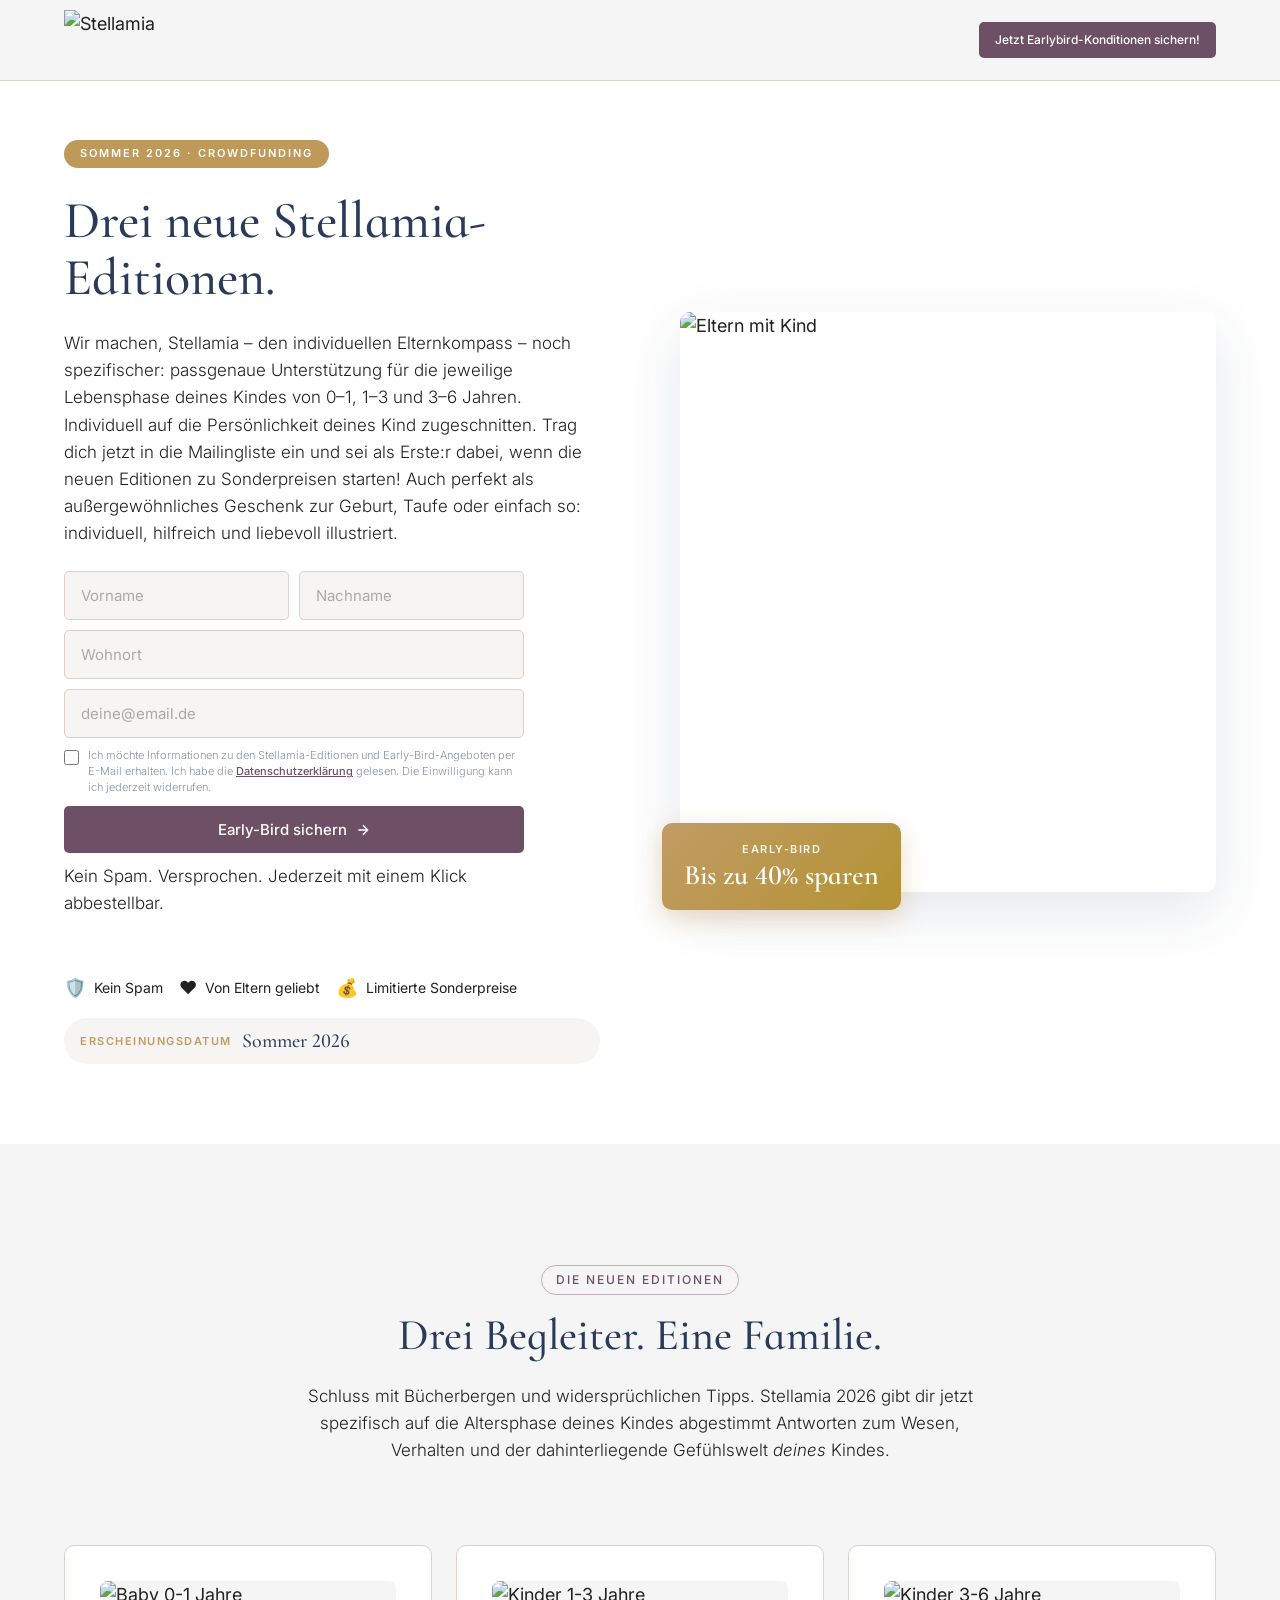
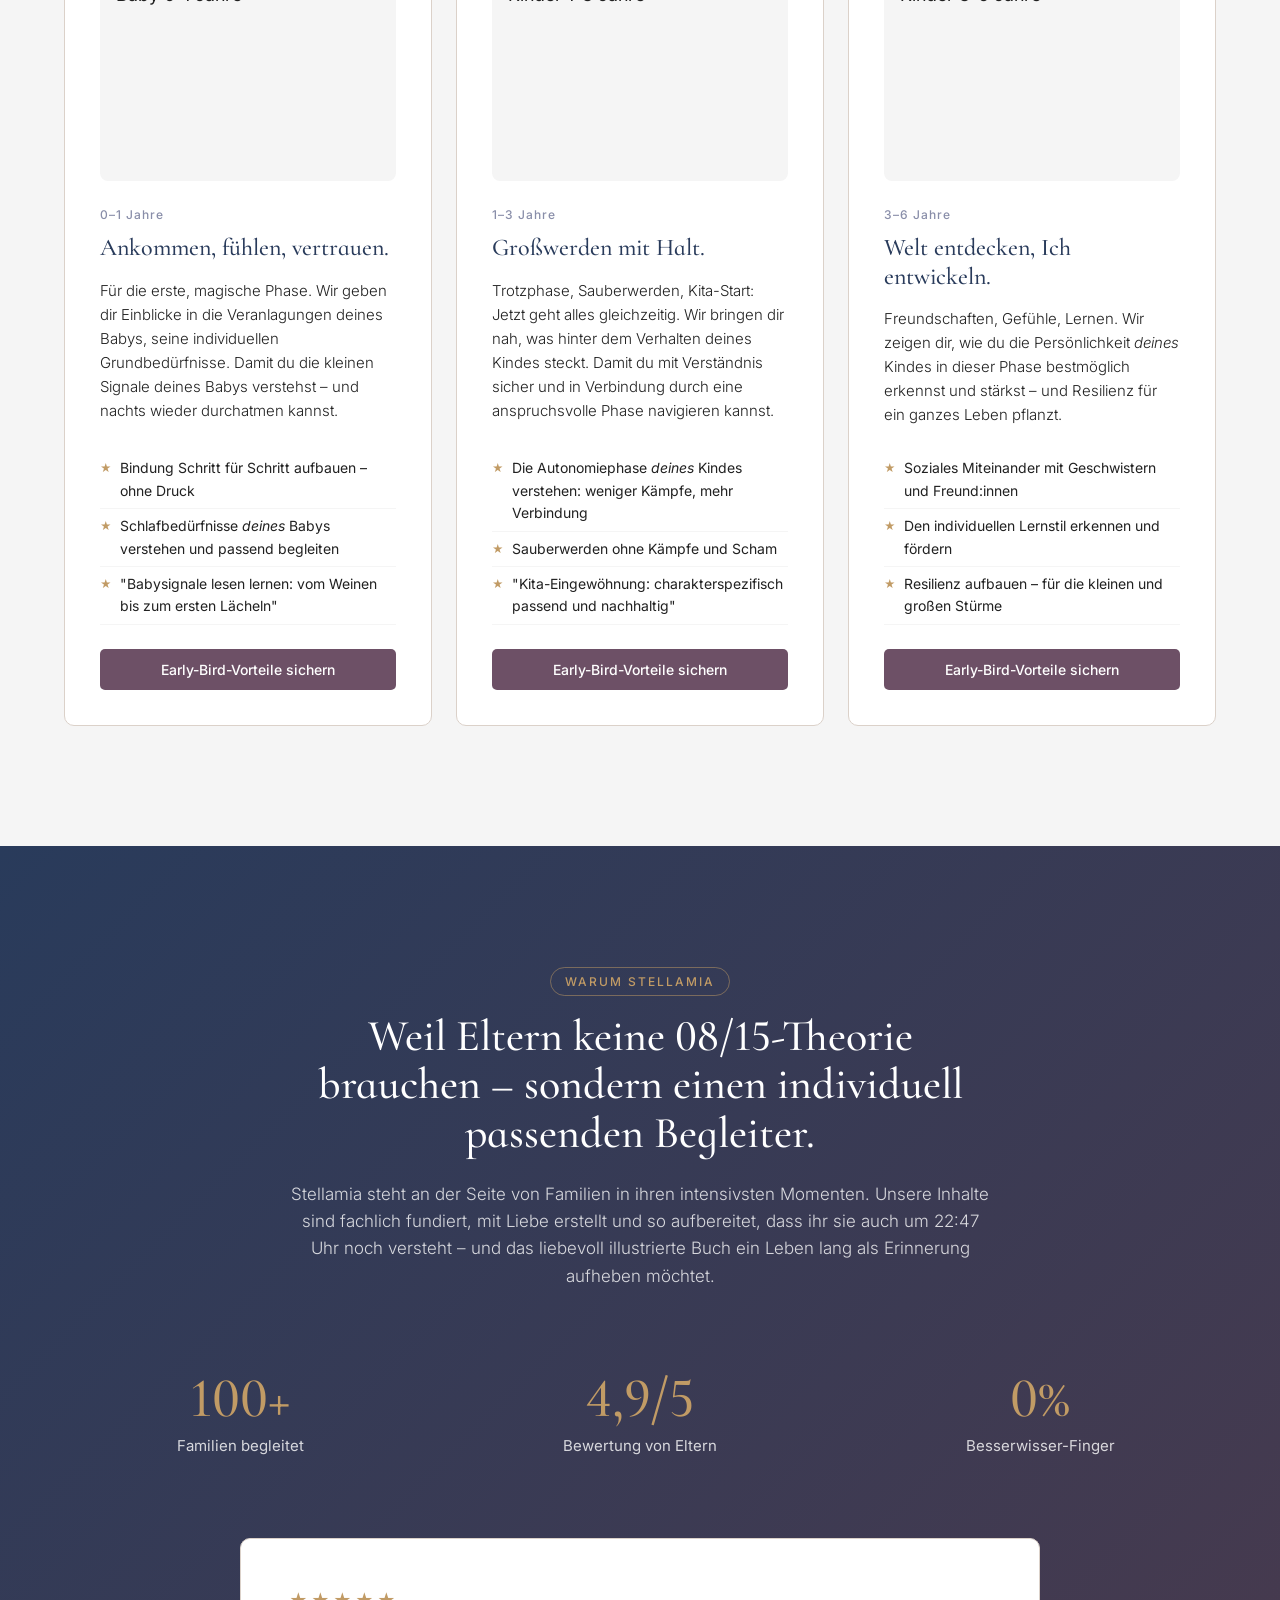
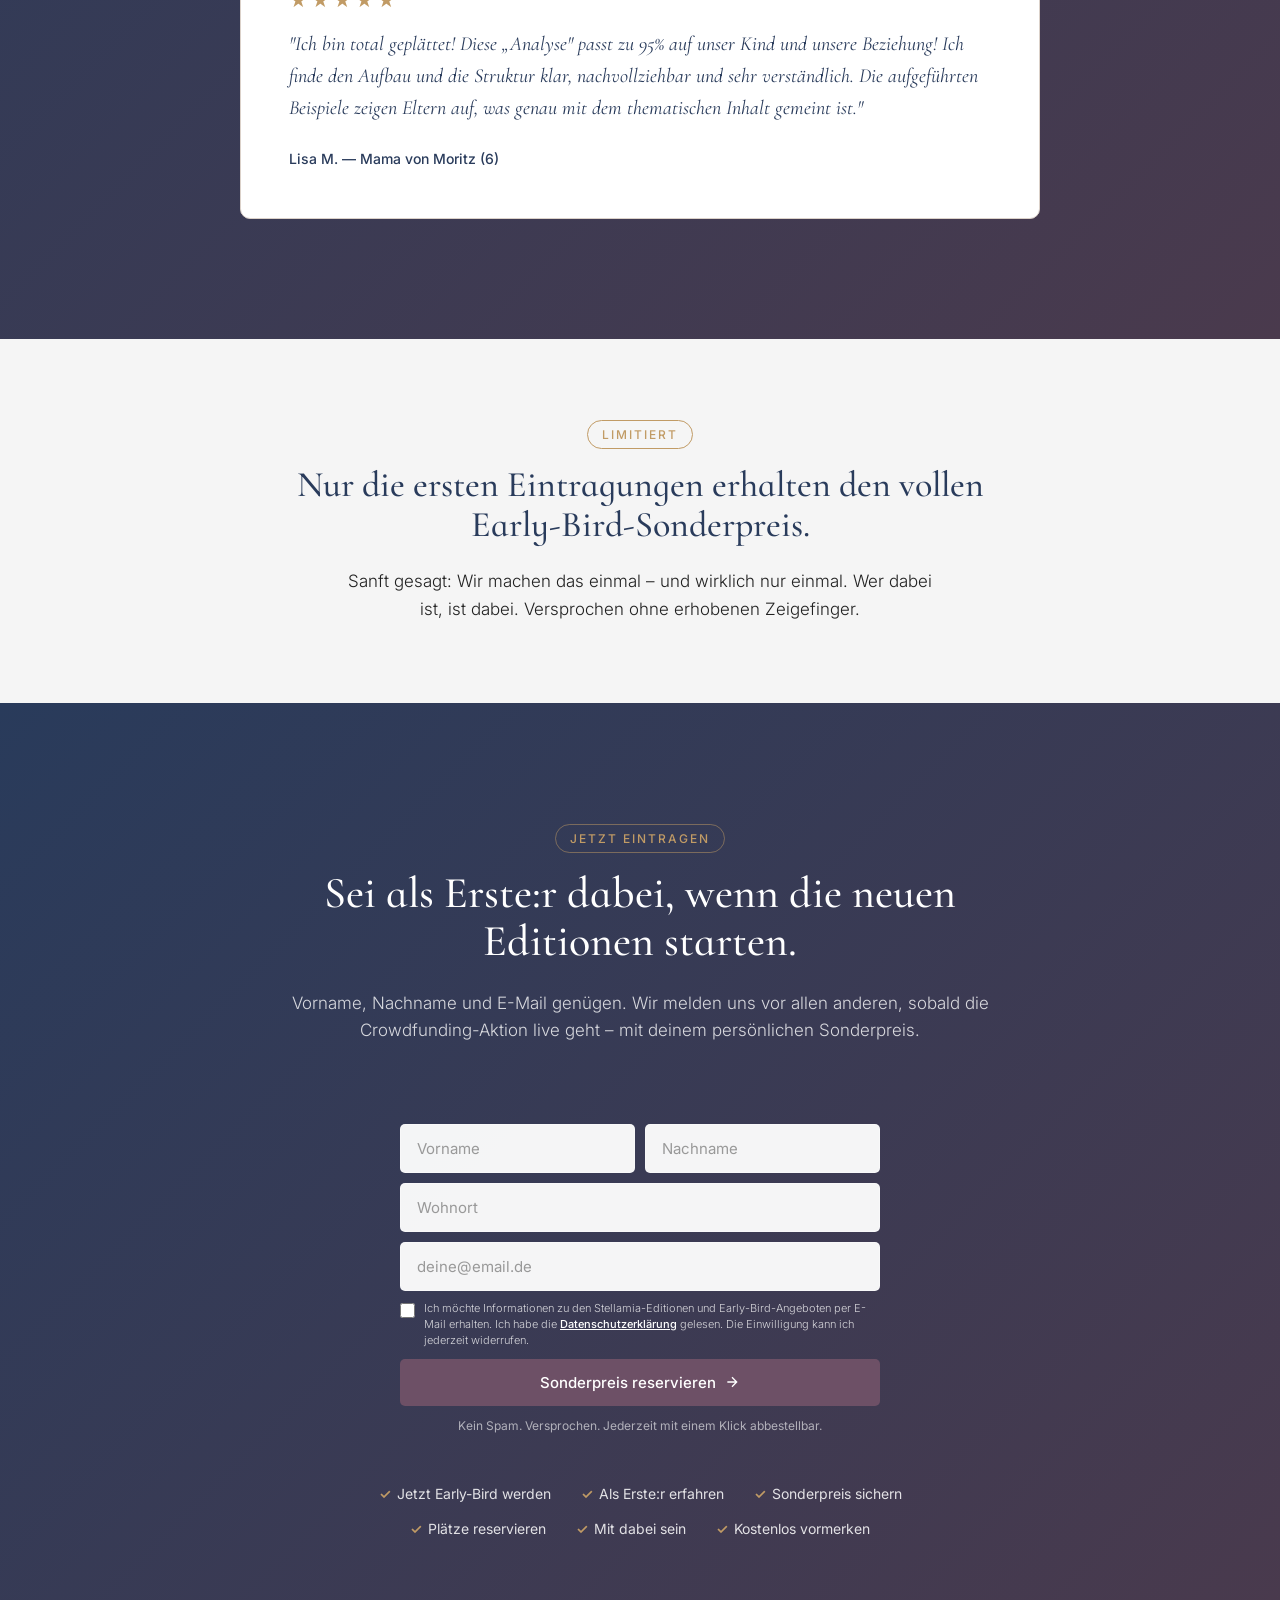
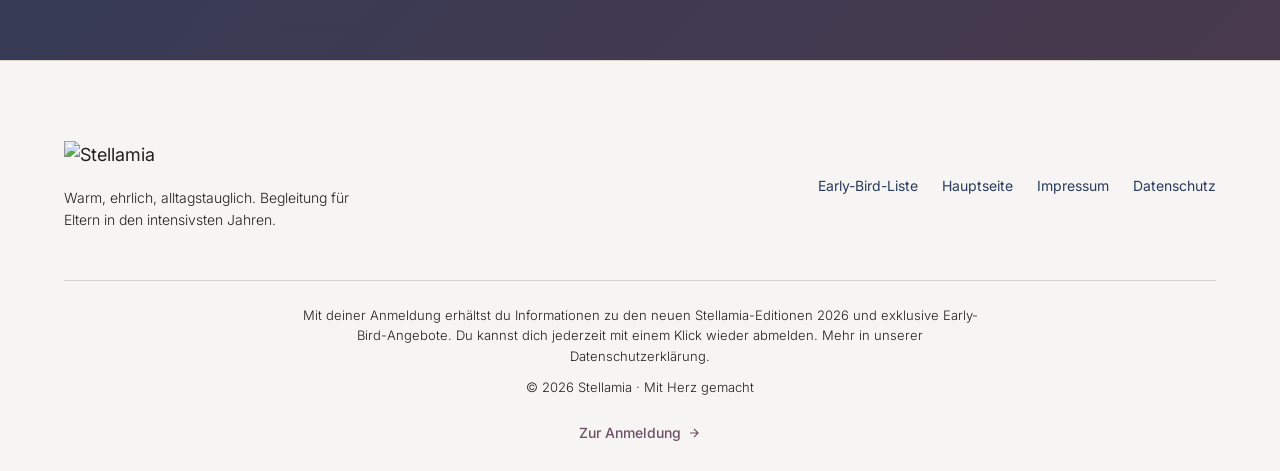
==== index.html @ 8aedc23c "Add Google Analytics 4 tracking to landing and confirmation pages" ====
<!DOCTYPE html>
<html lang="de">
<head>
    <meta charset="UTF-8">
    <meta name="viewport" content="width=device-width, initial-scale=1.0">
    <title>Stellamia 2026: Neue Editionen für Eltern | Early-Bird sichern</title>
    <meta name="description" content="Entdecke drei neue Stellamia-Editionen für Eltern von Kindern von 0 bis 6 Jahren. Jetzt Early-Bird-Vorteile für den Crowdfunding-Start im Sommer 2026 sichern.">
    <meta name="robots" content="index, follow, max-image-preview:large">
    <link rel="canonical" href="https://crowdfunding.stellamia.eu/">

    <!-- Google Analytics 4 -->
    <script async src="https://www.googletagmanager.com/gtag/js?id=G-LRTH1PY8NP"></script>
    <script>
        window.dataLayer = window.dataLayer || [];
        function gtag(){dataLayer.push(arguments);}
        gtag('js', new Date());
        gtag('config', 'G-LRTH1PY8NP');
    </script>

    <meta property="og:type" content="website">
    <meta property="og:locale" content="de_DE">
    <meta property="og:site_name" content="Stellamia">
    <meta property="og:url" content="https://crowdfunding.stellamia.eu/">
    <meta property="og:title" content="Stellamia 2026: Drei neue Editionen für Eltern">
    <meta property="og:description" content="Begleitung für Eltern von Kindern von 0 bis 6 Jahren. Sichere dir jetzt deinen Early-Bird-Vorteil für den Crowdfunding-Start im Sommer 2026.">
    <meta property="og:image" content="https://stellamia-crowdfunding.lovable.app/assets/hero-parent-child-CL2Kz7-X.jpg">
    <meta property="og:image:secure_url" content="https://stellamia-crowdfunding.lovable.app/assets/hero-parent-child-CL2Kz7-X.jpg">
    <meta property="og:image:type" content="image/jpeg">
    <meta property="og:image:alt" content="Eltern mit Kind - Stellamia Editionen 2026">

    <meta name="twitter:card" content="summary_large_image">
    <meta name="twitter:title" content="Stellamia 2026: Drei neue Editionen für Eltern">
    <meta name="twitter:description" content="Jetzt Early-Bird-Vorteile für die neuen Stellamia-Editionen und den Crowdfunding-Start im Sommer 2026 sichern.">
    <meta name="twitter:image" content="https://stellamia-crowdfunding.lovable.app/assets/hero-parent-child-CL2Kz7-X.jpg">
    <meta name="twitter:image:alt" content="Eltern mit Kind - Stellamia Editionen 2026">
    
    <!-- Google Fonts - Stellamia.eu Design System -->
    <link rel="preconnect" href="https://fonts.googleapis.com">
    <link rel="preconnect" href="https://fonts.gstatic.com" crossorigin>
    <link href="https://fonts.googleapis.com/css2?family=Cormorant+Garamond:wght@300;400;500;600;700&family=Cormorant+Infant:wght@400;500;600;700&family=Inter:wght@200;300;400;500;600&display=swap" rel="stylesheet">
    
    <link rel="stylesheet" href="css/styles.css">
</head>
<body>

    <!-- ============================================
         NAVIGATION
         ============================================ -->
    <nav class="navbar">
        <div class="container">
            <a href="/" class="navbar-logo">
                <img src="https://stellamia.eu/wp-content/uploads/2025/03/Lunea-1.png" alt="Stellamia">
            </a>
            <a href="#signup-form" class="navbar-cta">Jetzt Earlybird-Konditionen sichern!</a>
        </div>
    </nav>

    <!-- ============================================
         HERO SECTION
         ============================================ -->
    <section class="hero" id="hero">
        <div class="container">
            <div class="hero-content">
                <span class="hero-tag">Sommer 2026 · Crowdfunding</span>
                <h1>Drei neue Stellamia-Editionen.</h1>
                <p>Wir machen, Stellamia – den individuellen Elternkompass – noch spezifischer: passgenaue Unterstützung für die jeweilige Lebensphase deines Kindes von 0–1, 1–3 und 3–6 Jahren. Individuell auf die Persönlichkeit deines Kind zugeschnitten. Trag dich jetzt in die Mailingliste ein und sei als Erste:r dabei, wenn die neuen Editionen zu Sonderpreisen starten! Auch perfekt als außergewöhnliches Geschenk zur Geburt, Taufe oder einfach so: individuell, hilfreich und liebevoll illustriert.</p>

                <div class="hero-form" id="signup">
                    <form id="webform986923000000751004" name="WebToContacts986923000000751004" class="earlybird-form zoho-webform" action="https://crm.zoho.eu/crm/WebToContactForm" method="POST" accept-charset="UTF-8">
                        <!-- Do not remove this code. Required by the Zoho WebToContact form. -->
                        <input type="text" name="xnQsjsdp" value="d2e1859436fb97773b3cb1538917ca1015ea426772bedc48f4e26165e496cf52" hidden>
                        <input type="hidden" name="zc_gad" value="">
                        <input type="text" name="xmIwtLD" value="3f9238eeed3187b366c78ef9c4fe64369f20a3dbb2c1de55f357d7fd3ff7a31dedbdeb57553ba5fd975293e2606ba5b9" hidden>
                        <input type="text" name="actionType" value="Q29udGFjdHM=" hidden>
                        <input type="text" name="returnURL" value="https://crowdfunding.stellamia.eu/danke.html" hidden>
                        <input type="text" name="aG9uZXlwb3Q" value="" hidden tabindex="-1" autocomplete="off">
                        <div class="earlybird-fields">
                            <input class="earlybird-field" type="text" name="Account Name" placeholder="Vorname" maxlength="100" aria-label="Vorname" required>
                            <input class="earlybird-field" type="text" name="Last Name" placeholder="Nachname" maxlength="80" aria-label="Nachname" required>
                            <input class="earlybird-field earlybird-field--wide" type="text" name="CONTACTCF1" placeholder="Wohnort" maxlength="255" aria-label="Wohnort">
                            <input class="earlybird-field earlybird-field--wide" type="email" name="Email" ftype="email" placeholder="deine@email.de" maxlength="100" aria-label="E-Mail" required>
                        </div>
                        <div class="earlybird-consent-group">
                            <label class="earlybird-consent">
                                <input autocomplete="off" id="privacyTool986923000000751004" type="checkbox" class="privacy-consent" name="" aria-checked="false" aria-errormessage="privacyErr986923000000751004" aria-label="privacyTool">
                                <span>Ich möchte Informationen zu den Stellamia-Editionen und Early-Bird-Angeboten per E-Mail erhalten. Ich habe die <a href="https://stellamia.eu/datenschutzerklaerung-eu/" target="_blank" rel="noopener">Datenschutzerklärung</a> gelesen. Die Einwilligung kann ich jederzeit widerrufen.</span>
                            </label>
                            <div id="privacyErr986923000000751004" class="earlybird-consent-error" aria-live="polite">Bitte akzeptieren Sie diese Einwilligung.</div>
                        </div>
                        <button type="submit" class="hero-form-btn formsubmit">
                            Early-Bird sichern
                            <svg width="16" height="16" viewBox="0 0 24 24" fill="none" stroke="currentColor" stroke-width="2"><path d="M5 12h14M12 5l7 7-7 7"/></svg>
                        </button>
                    </form>
                    <p class="hero-form-note">Kein Spam. Versprochen. Jederzeit mit einem Klick abbestellbar.</p>
                </div>

                <div class="hero-badges">
                    <div class="hero-badge">
                        <span class="hero-badge-icon">🛡️</span>
                        Kein Spam
                    </div>
                    <div class="hero-badge">
                        <span class="hero-badge-icon">❤️</span>
                        Von Eltern geliebt
                    </div>
                    <div class="hero-badge">
                        <span class="hero-badge-icon">💰</span>
                        Limitierte Sonderpreise
                    </div>
                </div>

                <div class="hero-date">
                    <span class="hero-date-label">Erscheinungsdatum</span>
                    <span class="hero-date-value">Sommer 2026</span>
                </div>
            </div>

            <div class="hero-image">
                <img src="https://stellamia-crowdfunding.lovable.app/assets/hero-parent-child-CL2Kz7-X.jpg" alt="Eltern mit Kind">
                <div class="hero-side-badge">
                    <div class="badge-tag">Early-Bird</div>
                    <div class="badge-value">Bis zu 40% sparen</div>
                </div>
            </div>
        </div>
    </section>

    <!-- ============================================
         TRES EDICIONES
         ============================================ -->
    <section class="ediciones-section" id="ediciones">
        <div class="container">
            <div class="section-header">
                <span class="section-tag">Die neuen Editionen</span>
                <h2>Drei Begleiter. Eine Familie.</h2>
                <p>Schluss mit Bücherbergen und widersprüchlichen Tipps. Stellamia 2026 gibt dir jetzt spezifisch auf die Altersphase deines Kindes abgestimmt Antworten zum Wesen, Verhalten und der dahinterliegende Gefühlswelt <em>deines</em> Kindes.</p>
            </div>

            <div class="ediciones-grid">
                <!-- Card 1: 0-1 Jahre -->
                <div class="edition-card">
                    <img class="edition-card-image" src="https://stellamia.eu/wp-content/uploads/2025/09/peuqno.webp" alt="Baby 0-1 Jahre">
                    <span class="edition-card-tag">0–1 Jahre</span>
                    <h3>Ankommen, fühlen, vertrauen.</h3>
                    <p class="edition-desc">Für die erste, magische Phase. Wir geben dir Einblicke in die Veranlagungen deines Babys, seine individuellen Grundbedürfnisse. Damit du die kleinen Signale deines Babys verstehst – und nachts wieder durchatmen kannst.</p>
                    <ul class="edition-benefits">
                        <li>Bindung Schritt für Schritt aufbauen – ohne Druck</li>
                        <li>Schlafbedürfnisse <em>deines</em> Babys verstehen und passend begleiten</li>
                        <li>"Babysignale lesen lernen: vom Weinen bis zum ersten Lächeln"</li>
                    </ul>
                    <button class="edition-card-cta">Early-Bird-Vorteile sichern</button>
                </div>

                <!-- Card 2: 1-3 Jahre -->
                <div class="edition-card">
                    <img class="edition-card-image" src="https://stellamia.eu/wp-content/uploads/2025/09/Diseno-sin-titulo-13-1-min-1.webp" alt="Kinder 1-3 Jahre">
                    <span class="edition-card-tag">1–3 Jahre</span>
                    <h3>Großwerden mit Halt.</h3>
                    <p class="edition-desc">Trotzphase, Sauberwerden, Kita-Start: Jetzt geht alles gleichzeitig. Wir bringen dir nah, was hinter dem Verhalten deines Kindes steckt. Damit du mit Verständnis sicher und in Verbindung durch eine anspruchsvolle Phase navigieren kannst.</p>
                    <ul class="edition-benefits">
                        <li>Die Autonomiephase <em>deines</em> Kindes verstehen: weniger Kämpfe, mehr Verbindung</li>
                        <li>Sauberwerden ohne Kämpfe und Scham</li>
                        <li>"Kita-Eingewöhnung: charakterspezifisch passend und nachhaltig"</li>
                    </ul>
                    <button class="edition-card-cta">Early-Bird-Vorteile sichern</button>
                </div>

                <!-- Card 3: 3-6 Jahre -->
                <div class="edition-card">
                    <img class="edition-card-image" src="https://stellamia.eu/wp-content/uploads/2025/09/Diseno-sin-titulo-15-1-min_11zon.webp" alt="Kinder 3-6 Jahre">
                    <span class="edition-card-tag">3–6 Jahre</span>
                    <h3>Welt entdecken, Ich entwickeln.</h3>
                    <p class="edition-desc">Freundschaften, Gefühle, Lernen. Wir zeigen dir, wie du die Persönlichkeit <em>deines</em> Kindes in dieser Phase bestmöglich erkennst und stärkst – und Resilienz für ein ganzes Leben pflanzt.</p>
                    <ul class="edition-benefits">
                        <li>Soziales Miteinander mit Geschwistern und Freund:innen</li>
                        <li>Den individuellen Lernstil erkennen und fördern</li>
                        <li>Resilienz aufbauen – für die kleinen und großen Stürme</li>
                    </ul>
                    <button class="edition-card-cta">Early-Bird-Vorteile sichern</button>
                </div>
            </div>
        </div>
    </section>

    <!-- ============================================
         POR QUÉ STELLAMIA
         ============================================ -->
    <section class="why-section section-dark">
        <div class="container">
            <div class="section-header">
                <span class="section-tag">Warum Stellamia</span>
                <h2>Weil Eltern keine 08/15-Theorie brauchen – sondern einen individuell passenden Begleiter.</h2>
                <p>Stellamia steht an der Seite von Familien in ihren intensivsten Momenten. Unsere Inhalte sind fachlich fundiert, mit Liebe erstellt und so aufbereitet, dass ihr sie auch um 22:47 Uhr noch versteht – und das liebevoll illustrierte Buch ein Leben lang als Erinnerung aufheben möchtet.</p>
            </div>

            <div class="stats-grid">
                <div class="stat-item">
                    <div class="stat-value">100+</div>
                    <div class="stat-label">Familien begleitet</div>
                </div>
                <div class="stat-item">
                    <div class="stat-value">4,9/5</div>
                    <div class="stat-label">Bewertung von Eltern</div>
                </div>
                <div class="stat-item">
                    <div class="stat-value">0%</div>
                    <div class="stat-label">Besserwisser-Finger</div>
                </div>
            </div>

            <div class="testimonial">
                <div class="testimonial-stars">★★★★★</div>
                <blockquote class="testimonial-quote">
                    "Ich bin total geplättet! Diese „Analyse" passt zu 95% auf unser Kind und unsere Beziehung! Ich finde den Aufbau und die Struktur klar, nachvollziehbar und sehr verständlich. Die aufgeführten Beispiele zeigen Eltern auf, was genau mit dem thematischen Inhalt gemeint ist."
                </blockquote>
                <div class="testimonial-author">Lisa M. — Mama von Moritz (6)</div>
            </div>
        </div>
    </section>

    <!-- ============================================
         CTA LIMITADO
         ============================================ -->
    <section class="limitada-section">
        <div class="container">
            <div class="section-header">
                <span class="section-tag">Limitiert</span>
                <h2>Nur die ersten Eintragungen erhalten den vollen Early-Bird-Sonderpreis.</h2>
                <p>Sanft gesagt: Wir machen das einmal – und wirklich nur einmal. Wer dabei ist, ist dabei. Versprochen ohne erhobenen Zeigefinger.</p>
            </div>
        </div>
    </section>

    <!-- ============================================
         SIGNUP FINAL
         ============================================ -->
    <section class="signup-section section-dark" id="signup-form">
        <div class="container">
            <div class="section-header">
                <span class="section-tag">Jetzt eintragen</span>
                <h2>Sei als Erste:r dabei, wenn die neuen Editionen starten.</h2>
                <p>Vorname, Nachname und E-Mail genügen. Wir melden uns vor allen anderen, sobald die Crowdfunding-Aktion live geht – mit deinem persönlichen Sonderpreis.</p>
            </div>

            <div class="signup-form">
                <form id="webform986923000000751004-footer" name="WebToContacts986923000000751004Footer" class="earlybird-form zoho-webform" action="https://crm.zoho.eu/crm/WebToContactForm" method="POST" accept-charset="UTF-8">
                    <!-- Do not remove this code. Required by the Zoho WebToContact form. -->
                    <input type="text" name="xnQsjsdp" value="d2e1859436fb97773b3cb1538917ca1015ea426772bedc48f4e26165e496cf52" hidden>
                    <input type="hidden" name="zc_gad" value="">
                    <input type="text" name="xmIwtLD" value="3f9238eeed3187b366c78ef9c4fe64369f20a3dbb2c1de55f357d7fd3ff7a31dedbdeb57553ba5fd975293e2606ba5b9" hidden>
                    <input type="text" name="actionType" value="Q29udGFjdHM=" hidden>
                    <input type="text" name="returnURL" value="https://crowdfunding.stellamia.eu/danke.html" hidden>
                    <input type="text" name="aG9uZXlwb3Q" value="" hidden tabindex="-1" autocomplete="off">
                    <div class="earlybird-fields">
                        <input class="earlybird-field" type="text" name="Account Name" placeholder="Vorname" maxlength="100" aria-label="Vorname" required>
                        <input class="earlybird-field" type="text" name="Last Name" placeholder="Nachname" maxlength="80" aria-label="Nachname" required>
                        <input class="earlybird-field earlybird-field--wide" type="text" name="CONTACTCF1" placeholder="Wohnort" maxlength="255" aria-label="Wohnort">
                        <input class="earlybird-field earlybird-field--wide" type="email" name="Email" ftype="email" placeholder="deine@email.de" maxlength="100" aria-label="E-Mail" required>
                    </div>
                    <div class="earlybird-consent-group">
                        <label class="earlybird-consent">
                            <input autocomplete="off" id="privacyTool986923000000751004-footer" type="checkbox" class="privacy-consent" name="" aria-checked="false" aria-errormessage="privacyErr986923000000751004-footer" aria-label="privacyTool">
                            <span>Ich möchte Informationen zu den Stellamia-Editionen und Early-Bird-Angeboten per E-Mail erhalten. Ich habe die <a href="https://stellamia.eu/datenschutzerklaerung-eu/" target="_blank" rel="noopener">Datenschutzerklärung</a> gelesen. Die Einwilligung kann ich jederzeit widerrufen.</span>
                        </label>
                        <div id="privacyErr986923000000751004-footer" class="earlybird-consent-error" aria-live="polite">Bitte akzeptieren Sie diese Einwilligung.</div>
                    </div>
                    <button type="submit" class="signup-form-btn formsubmit">
                        Sonderpreis reservieren
                        <svg width="16" height="16" viewBox="0 0 24 24" fill="none" stroke="currentColor" stroke-width="2"><path d="M5 12h14M12 5l7 7-7 7"/></svg>
                    </button>
                </form>
                <p class="signup-form-note">Kein Spam. Versprochen. Jederzeit mit einem Klick abbestellbar.</p>
            </div>

            <ul class="signup-checklist">
                <li>Jetzt Early-Bird werden</li>
                <li>Als Erste:r erfahren</li>
                <li>Sonderpreis sichern</li>
                <li>Plätze reservieren</li>
                <li>Mit dabei sein</li>
                <li>Kostenlos vormerken</li>
            </ul>
        </div>
    </section>

    <!-- ============================================
         FOOTER
         ============================================ -->
    <footer class="footer">
        <div class="container">
            <div class="footer-main">
                <div>
                    <img src="https://stellamia.eu/wp-content/uploads/2025/03/Lunea-1.png" alt="Stellamia" style="height: 40px;">
                    <p class="footer-tagline">Warm, ehrlich, alltagstauglich. Begleitung für Eltern in den intensivsten Jahren.</p>
                </div>
                <nav class="footer-nav">
                    <a href="#signup-form">Early-Bird-Liste</a>
                    <a href="https://www.stellamia.eu">Hauptseite</a>
                    <a href="#">Impressum</a>
                    <a href="https://stellamia.eu/datenschutzerklaerung-eu/" target="_blank" rel="noopener">Datenschutz</a>
                </nav>
            </div>
            <div class="footer-bottom">
                <p class="footer-dsgvo">Mit deiner Anmeldung erhältst du Informationen zu den neuen Stellamia-Editionen 2026 und exklusive Early-Bird-Angebote. Du kannst dich jederzeit mit einem Klick wieder abmelden. Mehr in unserer <a href="https://stellamia.eu/datenschutzerklaerung-eu/" target="_blank" rel="noopener">Datenschutzerklärung</a>.</p>
                <p class="footer-copyright">© 2026 Stellamia · Mit Herz gemacht</p>
                <a href="#signup-form" class="footer-cta-link">
                    Zur Anmeldung
                    <svg width="14" height="14" viewBox="0 0 24 24" fill="none" stroke="currentColor" stroke-width="2"><path d="M5 12h14M12 5l7 7-7 7"/></svg>
                </a>
            </div>
        </div>
    </footer>

    <!-- ============================================
         JAVASCRIPT
         ============================================ -->
    <script src="scripts/main.js?v=20260527-2"></script>
    <!-- Do not remove this: Zoho WebForm analytics tracking code starts. -->
    <script id="wf_anal" src="https://crm.zohopublic.eu/crm/WebFormAnalyticsServeServlet?rid=[base64]&amp;tw=1f2101b970250f9a9eab0fc91105c11ab7eff08c37829e54cf6aa21ee1d9596f"></script>
    <!-- Do not remove this: Zoho WebForm analytics tracking code ends. -->
</body>
</html>
---- css/styles.css ----
/* ============================================
   STELLAMIA CROWDFUNDING LANDING
   Design System: stellamia.eu
   ============================================ */

:root {
    /* Color Palette - stellamia.eu */
    --color-navy: #293b5b;
    --color-navy-deep: #0f2756;
    --color-purple: #6d5066;
    --color-purple-light: #563e50;
    --color-blue-gray: #898ea9;
    --color-beige: #dbd1c9;
    --color-cream: #f5f5f5;
    --color-offwhite: #f7f5f3;
    --color-text: #212121;
    --color-text-light: #ffffff;
    --color-gold: #c19b65;
    --color-white: #ffffff;
    --color-footer-text: #071630;

    /* Typography */
    --font-serif-display: 'Cormorant Infant', Georgia, serif;
    --font-serif: 'Cormorant Garamond', Georgia, serif;
    --font-sans: 'Inter', -apple-system, sans-serif;

    /* Spacing */
    --space-xs: 8px;
    --space-sm: 16px;
    --space-md: 24px;
    --space-lg: 48px;
    --space-xl: 80px;
    --space-2xl: 120px;

    /* Components */
    --border-radius: 10px;
    --border-radius-sm: 5px;
    --shadow-card: 0 4px 24px rgba(41,59,91,0.08);
}

*, *::before, *::after {
    box-sizing: border-box;
    margin: 0;
    padding: 0;
}

html {
    scroll-behavior: smooth;
}

body {
    font-family: var(--font-sans);
    font-size: 18px;
    line-height: 1.6;
    color: var(--color-text);
    background-color: var(--color-cream);
    -webkit-font-smoothing: antialiased;
}

img {
    max-width: 100%;
    height: auto;
    display: block;
}

a {
    color: inherit;
    text-decoration: none;
}

/* Container */
.container {
    max-width: 1200px;
    margin: 0 auto;
    padding: 0 var(--space-md);
}

/* ============================================
   NAVIGATION
   ============================================ */
.navbar {
    position: fixed;
    top: 0;
    left: 0;
    right: 0;
    z-index: 1000;
    background: var(--color-cream);
    border-bottom: 1px solid var(--color-beige);
    padding: 10px 0;
}

.navbar .container {
    display: flex;
    align-items: center;
    justify-content: space-between;
}

.navbar-logo img {
    height: 60px;
    width: auto;
}

.navbar-cta {
    font-family: var(--font-sans);
    font-size: 12px;
    font-weight: 500;
    background: var(--color-purple);
    color: var(--color-white);
    padding: 8px 16px;
    border-radius: var(--border-radius-sm);
    transition: background 0.3s;
}

.navbar-cta:hover {
    background: var(--color-navy);
}

/* ============================================
   HERO SECTION
   ============================================ */
.hero {
    position: relative;
    padding: 140px 0 80px;
    background: var(--color-white);
    min-height: 90vh;
    display: flex;
    align-items: center;
}

.hero .container {
    display: grid;
    grid-template-columns: 1fr 1fr;
    gap: var(--space-xl);
    align-items: center;
    width: 100%;
}

.hero-content {
    display: flex;
    flex-direction: column;
    justify-content: center;
}

.hero-image {
    position: relative;
}

.hero-image img {
    width: 100%;
    height: 580px;
    object-fit: cover;
    border-radius: var(--border-radius);
    box-shadow: 0 20px 60px rgba(41,59,91,0.12);
}

.hero-tag {
    display: inline-block;
    font-family: var(--font-sans);
    font-size: 11px;
    font-weight: 600;
    letter-spacing: 2px;
    text-transform: uppercase;
    color: var(--color-white);
    background: #be9959;
    margin-bottom: var(--space-md);
    padding: 5px 12px;
    border-radius: 23px;
    max-width: 265px;
    text-align: center;
}

.hero h1 {
    font-family: var(--font-serif-display);
    font-size: 52px;
    font-weight: 500;
    line-height: 1.1;
    color: var(--color-navy);
    margin-bottom: var(--space-md);
}

.hero p {
    font-family: var(--font-sans);
    font-size: 17px;
    font-weight: 300;
    color: var(--color-text);
    margin-bottom: var(--space-md);
    max-width: 560px;
}

/* Hero Form */
.hero-form {
    max-width: 460px;
    margin-bottom: var(--space-sm);
    scroll-margin-top: 96px;
}

.earlybird-form {
    display: grid;
    gap: 10px;
    margin-bottom: 10px;
}

.earlybird-fields {
    display: grid;
    grid-template-columns: repeat(2, minmax(0, 1fr));
    gap: 10px;
}

.earlybird-field--wide {
    grid-column: 1 / -1;
}

.earlybird-field {
    flex: 1;
    min-width: 0;
    font-family: var(--font-sans);
    font-size: 15px;
    padding: 14px 16px;
    border: 1.5px solid var(--color-beige);
    border-radius: var(--border-radius-sm);
    background: var(--color-offwhite);
    color: var(--color-text);
    outline: none;
    transition: border-color 0.2s, background 0.2s;
}

.earlybird-field:focus {
    border-color: var(--color-purple);
    background: var(--color-white);
}

.earlybird-field::placeholder {
    color: #aaa;
}

.earlybird-form .hero-form-btn,
.earlybird-form .signup-form-btn {
    width: 100%;
    justify-content: center;
}

.hero-form-btn {
    font-family: var(--font-sans);
    font-size: 15px;
    font-weight: 500;
    background: var(--color-purple);
    color: var(--color-white);
    border: none;
    border-radius: var(--border-radius-sm);
    padding: 14px 24px;
    cursor: pointer;
    white-space: nowrap;
    display: flex;
    align-items: center;
    gap: 8px;
    transition: background 0.3s;
}

.hero-form-btn:hover {
    background: var(--color-purple-light);
}

.hero-form-note {
    font-family: var(--font-sans);
    font-size: 10px;
    color: var(--color-blue-gray);
}

.earlybird-consent {
    display: flex;
    gap: 9px;
    align-items: flex-start;
    color: var(--color-blue-gray);
    font-family: var(--font-sans);
    font-size: 11px;
    font-weight: 300;
    line-height: 1.45;
    text-align: left;
}

.earlybird-consent input {
    flex: none;
    width: 15px;
    height: 15px;
    margin-top: 2px;
    accent-color: var(--color-purple);
}

.earlybird-consent a {
    color: var(--color-purple);
    font-weight: 500;
    text-decoration: underline;
}

.earlybird-consent-error {
    display: none;
    color: #b23a3a;
    font-family: var(--font-sans);
    font-size: 11px;
    text-align: left;
}

.earlybird-consent-error.is-visible {
    display: block;
}

/* Hero trust badges */
.hero-badges {
    display: flex;
    gap: var(--space-sm);
    margin-top: var(--space-sm);
    flex-wrap: wrap;
}

.hero-badge {
    display: flex;
    align-items: center;
    gap: 8px;
    font-family: var(--font-sans);
    font-size: 14px;
    color: var(--color-text);
}

.hero-badge-icon {
    font-size: 18px;
}

/* Side badge — overlay on hero image */
.hero-side-badge {
    position: absolute;
    bottom: -18px;
    left: -18px;
    background: linear-gradient(135deg, var(--color-gold), #b39332);
    color: var(--color-white);
    padding: 18px 22px;
    border-radius: var(--border-radius);
    text-align: center;
    box-shadow: 0 8px 24px rgba(193,155,101,0.35);
}

.hero-side-badge .badge-tag {
    font-size: 11px;
    font-weight: 600;
    letter-spacing: 1.5px;
    text-transform: uppercase;
    opacity: 0.9;
}

.hero-side-badge .badge-value {
    font-family: var(--font-serif-display);
    font-size: 28px;
    font-weight: 600;
    line-height: 1.2;
}

/* Date badge */
.hero-date {
    display: inline-flex;
    align-items: center;
    gap: 10px;
    margin-top: var(--space-sm);
    padding: 7px 16px;
    background: var(--color-offwhite);
    border-radius: 30px;
}

.hero-date-label {
    font-family: var(--font-sans);
    font-size: 11px;
    font-weight: 600;
    letter-spacing: 1.5px;
    text-transform: uppercase;
    color: var(--color-gold);
}

.hero-date-value {
    font-family: var(--font-serif-display);
    font-size: 20px;
    font-weight: 500;
    color: var(--color-navy);
}

/* ============================================
   SECTION: TRES EDICIONES
   ============================================ */
.ediciones-section {
    padding: var(--space-2xl) 0;
    background: var(--color-cream);
}

.section-header {
    text-align: center;
    max-width: 700px;
    margin: 0 auto var(--space-xl);
}

.section-tag {
    display: inline-block;
    font-family: var(--font-sans);
    font-size: 12px;
    font-weight: 500;
    letter-spacing: 2px;
    text-transform: uppercase;
    color: var(--color-purple);
    margin-bottom: var(--space-sm);
    border: 1px solid rgba(109,80,102,0.4);
    padding: 4px 14px;
    border-radius: 20px;
}

.section-header h2 {
    font-family: var(--font-serif-display);
    font-size: 44px;
    font-weight: 500;
    line-height: 1.1;
    color: var(--color-navy);
    margin-bottom: var(--space-md);
}

.section-header p {
    font-family: var(--font-sans);
    font-size: 17px;
    font-weight: 300;
    color: var(--color-text);
}

/* Edition Cards */
.ediciones-grid {
    display: grid;
    grid-template-columns: repeat(3, 1fr);
    gap: var(--space-md);
}

.edition-card {
    background: var(--color-white);
    border: 1px solid var(--color-beige);
    border-radius: var(--border-radius);
    padding: 35px;
    display: flex;
    flex-direction: column;
    transition: transform 0.3s, box-shadow 0.3s;
}

.edition-card:hover {
    transform: translateY(-4px);
    box-shadow: var(--shadow-card);
}

.edition-card-image {
    width: 100%;
    height: 200px;
    object-fit: contain;
    border-radius: 8px;
    margin-bottom: var(--space-md);
    background: var(--color-cream);
}

.edition-card-tag {
    display: inline-block;
    font-family: var(--font-sans);
    font-size: 12px;
    font-weight: 500;
    letter-spacing: 1px;
    color: var(--color-blue-gray);
    margin-bottom: 10px;
}

.edition-card h3 {
    font-family: var(--font-serif-display);
    font-size: 24px;
    font-weight: 500;
    line-height: 1.2;
    color: var(--color-navy);
    margin-bottom: var(--space-sm);
}

.edition-card .edition-desc {
    font-family: var(--font-sans);
    font-size: 15px;
    font-weight: 300;
    color: var(--color-text);
    margin-bottom: var(--space-md);
    flex: 1;
}

.edition-benefits {
    list-style: none;
    margin-bottom: var(--space-md);
}

.edition-benefits li {
    font-family: var(--font-sans);
    font-size: 14px;
    color: var(--color-text);
    padding: 6px 0 6px 20px;
    border-bottom: 1px solid var(--color-cream);
    position: relative;
}

.edition-benefits li::before {
    content: '★';
    color: var(--color-gold);
    font-size: 11px;
    position: absolute;
    left: 0;
    top: 9px;
}

.edition-card-cta {
    font-family: var(--font-sans);
    font-size: 14px;
    font-weight: 500;
    background: var(--color-purple);
    color: var(--color-white);
    padding: 12px 20px;
    border-radius: var(--border-radius-sm);
    text-align: center;
    transition: background 0.3s;
    cursor: pointer;
    border: none;
    width: 100%;
}

.edition-card-cta:hover {
    background: var(--color-purple-light);
}

/* ============================================
   SECTION: POR QUÉ STELLAMIA
   ============================================ */
.why-section {
    padding: var(--space-2xl) 0;
    background: linear-gradient(135deg, var(--color-navy) 0%, #4a3a4d 100%);
    color: var(--color-white);
}

/* Dark section modifier — shared by why-section and signup-section */
.section-dark .section-tag {
    color: var(--color-gold);
    border-color: rgba(193,155,101,0.5);
}

.section-dark .section-header h2 {
    color: var(--color-white);
}

.section-dark .section-header p {
    color: rgba(255,255,255,0.8);
}

.stats-grid {
    display: grid;
    grid-template-columns: repeat(3, 1fr);
    gap: var(--space-lg);
    margin-bottom: var(--space-xl);
}

.stat-item {
    text-align: center;
}

.stat-value {
    font-family: var(--font-serif-display);
    font-size: 56px;
    font-weight: 500;
    color: var(--color-gold);
    line-height: 1;
    margin-bottom: 8px;
}

.stat-label {
    font-family: var(--font-sans);
    font-size: 15px;
    color: rgba(255,255,255,0.8);
}

/* Testimonial */
.testimonial {
    background: var(--color-white);
    border: 1px solid var(--color-beige);
    border-radius: var(--border-radius);
    padding: var(--space-lg);
    max-width: 800px;
    margin: 0 auto;
}

.testimonial-quote {
    font-family: var(--font-serif);
    font-size: 20px;
    font-style: italic;
    color: var(--color-navy);
    margin-bottom: var(--space-md);
    line-height: 1.6;
}

.testimonial-stars {
    color: var(--color-gold);
    font-size: 18px;
    margin-bottom: 12px;
    letter-spacing: 3px;
}

.testimonial-author {
    font-family: var(--font-sans);
    font-size: 14px;
    font-weight: 500;
    color: var(--color-navy);
}

/* ============================================
   SECTION: CTA LIMITADO
   ============================================ */
.limitada-section {
    padding: var(--space-xl) 0;
    background: var(--color-cream);
    text-align: center;
}

.limitada-section .section-header {
    margin-bottom: 0;
}

.limitada-section .section-tag {
    color: var(--color-gold);
    border-color: var(--color-gold);
}

.limitada-section h2 {
    font-family: var(--font-serif-display);
    font-size: 36px;
    font-weight: 500;
    color: var(--color-navy);
    margin-bottom: var(--space-md);
}

.limitada-section p {
    font-family: var(--font-sans);
    font-size: 17px;
    font-weight: 300;
    color: var(--color-text);
    max-width: 600px;
    margin: 0 auto;
}

/* ============================================
   SECTION: SIGNUP FINAL
   ============================================ */
.signup-section {
    padding: var(--space-2xl) 0;
    background: linear-gradient(135deg, var(--color-navy) 0%, #4a3a4d 100%);
    text-align: center;
    scroll-margin-top: 80px;
}

/* Form */
.signup-form {
    max-width: 480px;
    margin: 0 auto var(--space-lg);
}

.signup-form .earlybird-field {
    border: 1px solid rgba(255,255,255,0.3);
    background: rgba(255,255,255,0.95);
}

.signup-form .earlybird-field::placeholder {
    color: #999;
}

.signup-form-btn {
    font-family: var(--font-sans);
    font-size: 15px;
    font-weight: 500;
    background: var(--color-purple);
    color: var(--color-white);
    border: none;
    border-radius: var(--border-radius-sm);
    padding: 14px 24px;
    cursor: pointer;
    white-space: nowrap;
    display: flex;
    align-items: center;
    gap: 8px;
    transition: background 0.3s;
}

.signup-form-btn:hover {
    background: var(--color-purple-light);
}

.signup-form-note {
    font-size: 12px;
    color: rgba(255,255,255,0.6);
    font-family: var(--font-sans);
}

.signup-form .earlybird-consent {
    color: rgba(255,255,255,0.78);
}

.signup-form .earlybird-consent a {
    color: var(--color-white);
}

/* Checklist */
.signup-checklist {
    display: flex;
    flex-wrap: wrap;
    justify-content: center;
    gap: 12px 30px;
    max-width: 600px;
    margin: 0 auto;
}

.signup-checklist li {
    font-family: var(--font-sans);
    font-size: 14px;
    color: rgba(255,255,255,0.85);
    list-style: none;
    display: flex;
    align-items: center;
    gap: 6px;
}

.signup-checklist li::before {
    content: '✓';
    color: var(--color-gold);
    font-weight: 600;
}

/* ============================================
   FOOTER
   ============================================ */
.footer {
    background: var(--color-offwhite);
    padding: var(--space-xl) 0 var(--space-md);
    border-top: 1px solid var(--color-beige);
}

.footer-main {
    display: flex;
    justify-content: space-between;
    align-items: center;
    margin-bottom: var(--space-lg);
    flex-wrap: wrap;
    gap: var(--space-md);
}

.footer-logo img {
    height: 40px;
    width: auto;
}

.footer-tagline {
    font-family: var(--font-sans);
    font-size: 14px;
    color: var(--color-text);
    font-weight: 300;
    max-width: 300px;
    margin-top: 6px;
}

.footer-nav {
    display: flex;
    gap: var(--space-md);
}

.footer-nav a {
    font-family: var(--font-sans);
    font-size: 14px;
    color: var(--color-navy);
    transition: color 0.3s;
}

.footer-nav a:hover {
    color: var(--color-purple);
}

.footer-bottom {
    border-top: 1px solid var(--color-beige);
    padding-top: var(--space-md);
    text-align: center;
}

.footer-dsgvo {
    font-family: var(--font-sans);
    font-size: 13px;
    color: var(--color-text);
    font-weight: 300;
    margin-bottom: 10px;
    max-width: 700px;
    margin-left: auto;
    margin-right: auto;
}

.footer-copyright {
    font-family: var(--font-sans);
    font-size: 13px;
    color: var(--color-text);
    font-weight: 300;
}

.footer-cta-link {
    display: inline-flex;
    align-items: center;
    gap: 6px;
    font-family: var(--font-sans);
    font-size: 14px;
    font-weight: 500;
    color: var(--color-purple);
    margin-top: var(--space-md);
    transition: color 0.3s;
}

.footer-cta-link:hover {
    color: var(--color-navy);
}

/* ============================================
   RESPONSIVE
   ============================================ */
@media (max-width: 991px) {
    .hero .container {
        grid-template-columns: 1fr;
    }
    .hero-image {
        display: none;
    }
    .ediciones-grid {
        grid-template-columns: 1fr;
        max-width: 480px;
        margin: 0 auto;
    }
    .stats-grid {
        grid-template-columns: repeat(3, 1fr);
        gap: var(--space-md);
    }
}

@media (max-width: 767px) {
    .hero h1 {
        font-size: 38px;
    }
    .section-header h2 {
        font-size: 36px;
    }
    .earlybird-fields {
        grid-template-columns: 1fr;
    }

    .earlybird-field--wide {
        grid-column: auto;
    }
    .hero-form-btn {
        width: 100%;
        justify-content: center;
    }
    .stats-grid {
        grid-template-columns: 1fr;
        gap: var(--space-lg);
    }
    .stat-value {
        font-size: 44px;
    }
    .footer-main {
        flex-direction: column;
        text-align: center;
    }
    .footer-nav {
        flex-wrap: wrap;
        justify-content: center;
    }
}

@media (max-width: 478px) {
    .hero {
        padding: 120px 0 60px;
        min-height: auto;
    }
    .hero h1 {
        font-size: 32px;
    }
    .hero p {
        font-size: 15px;
    }
    .section-header h2 {
        font-size: 30px;
    }
    .hero-badges {
        flex-direction: column;
        gap: var(--space-sm);
    }
}
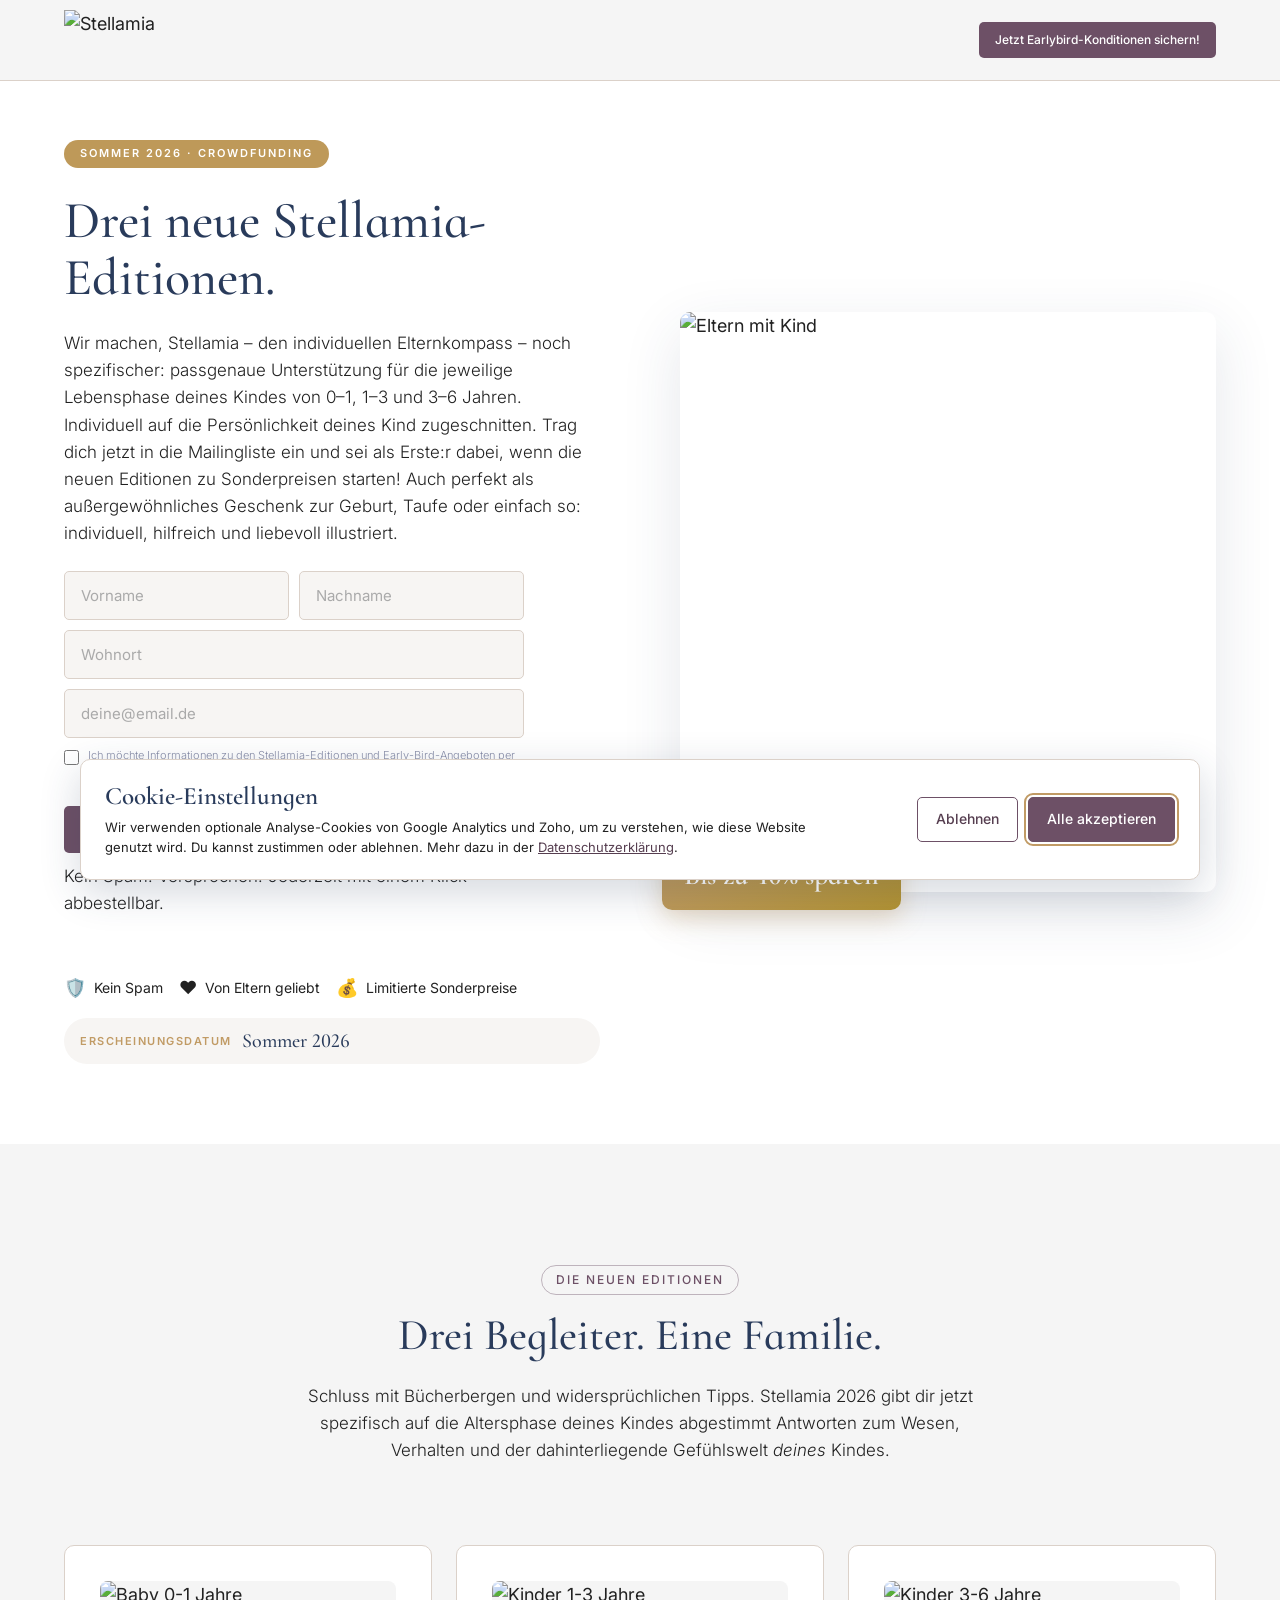
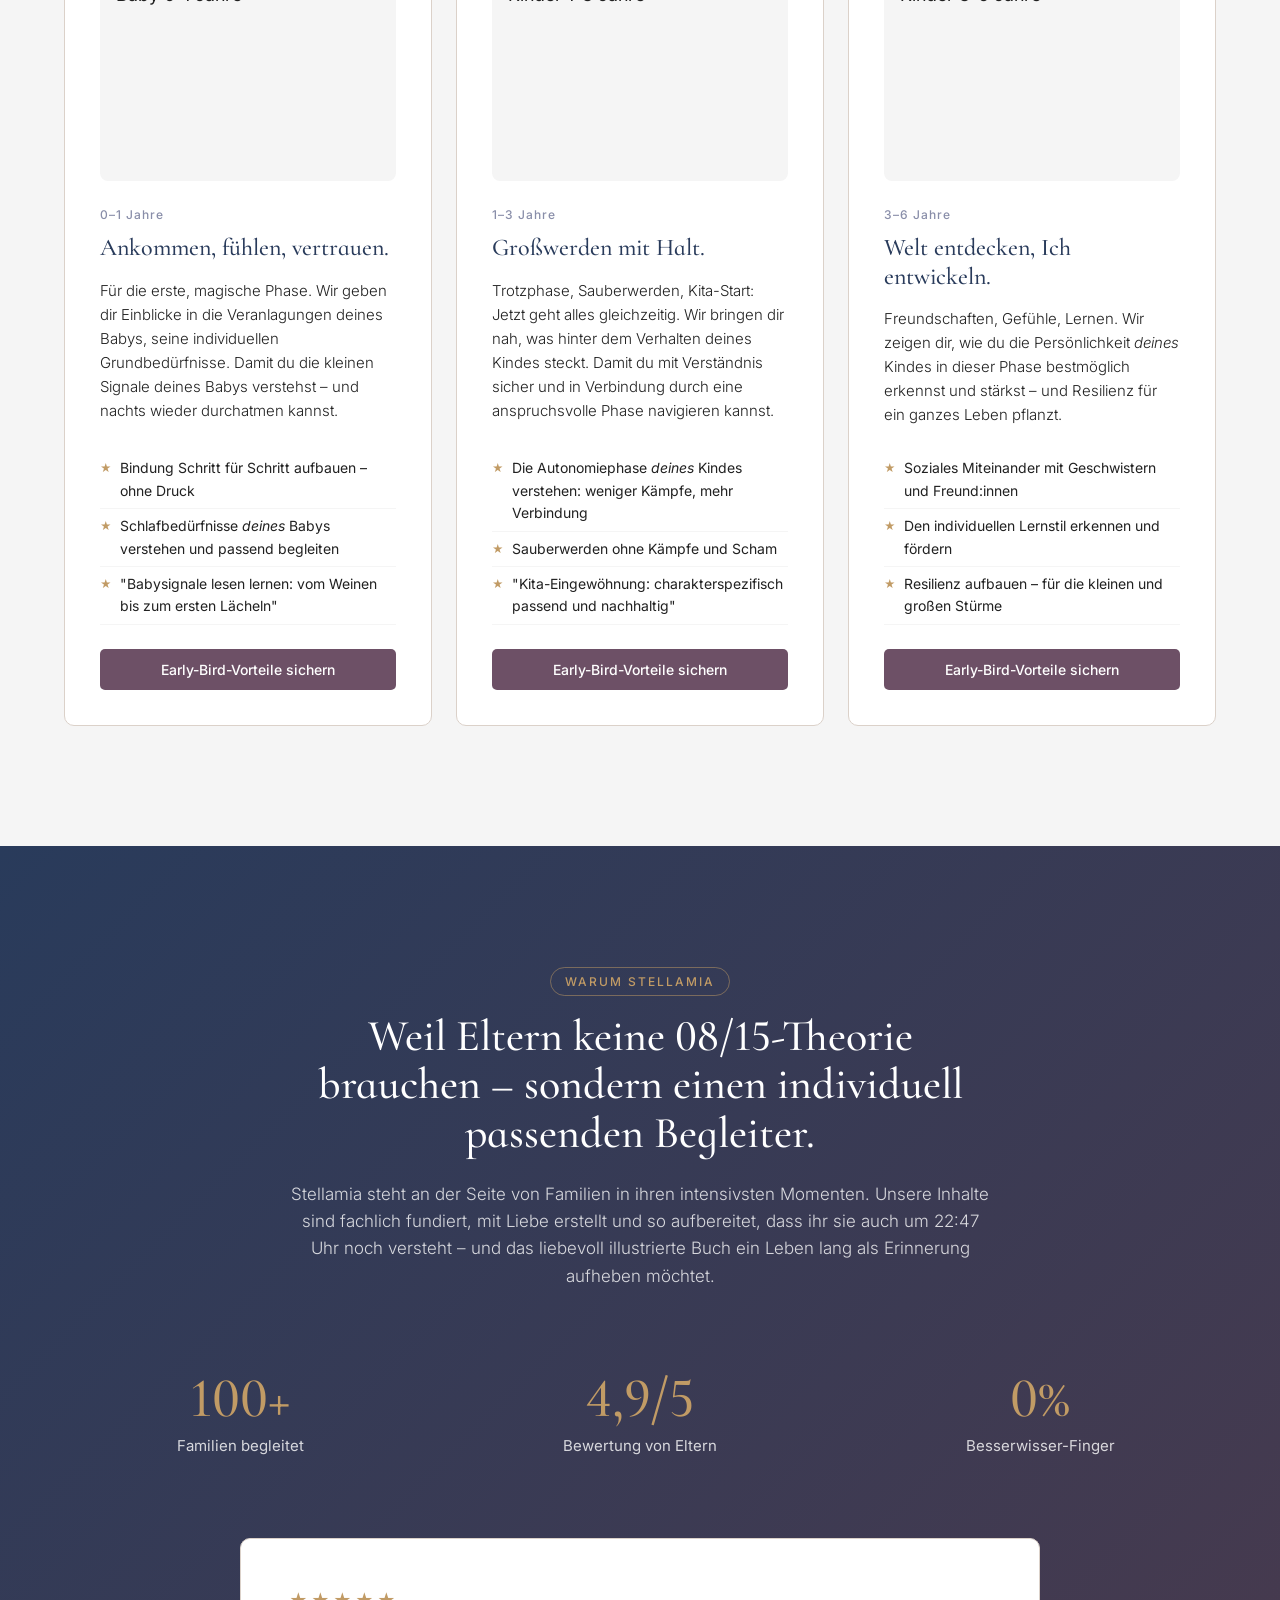
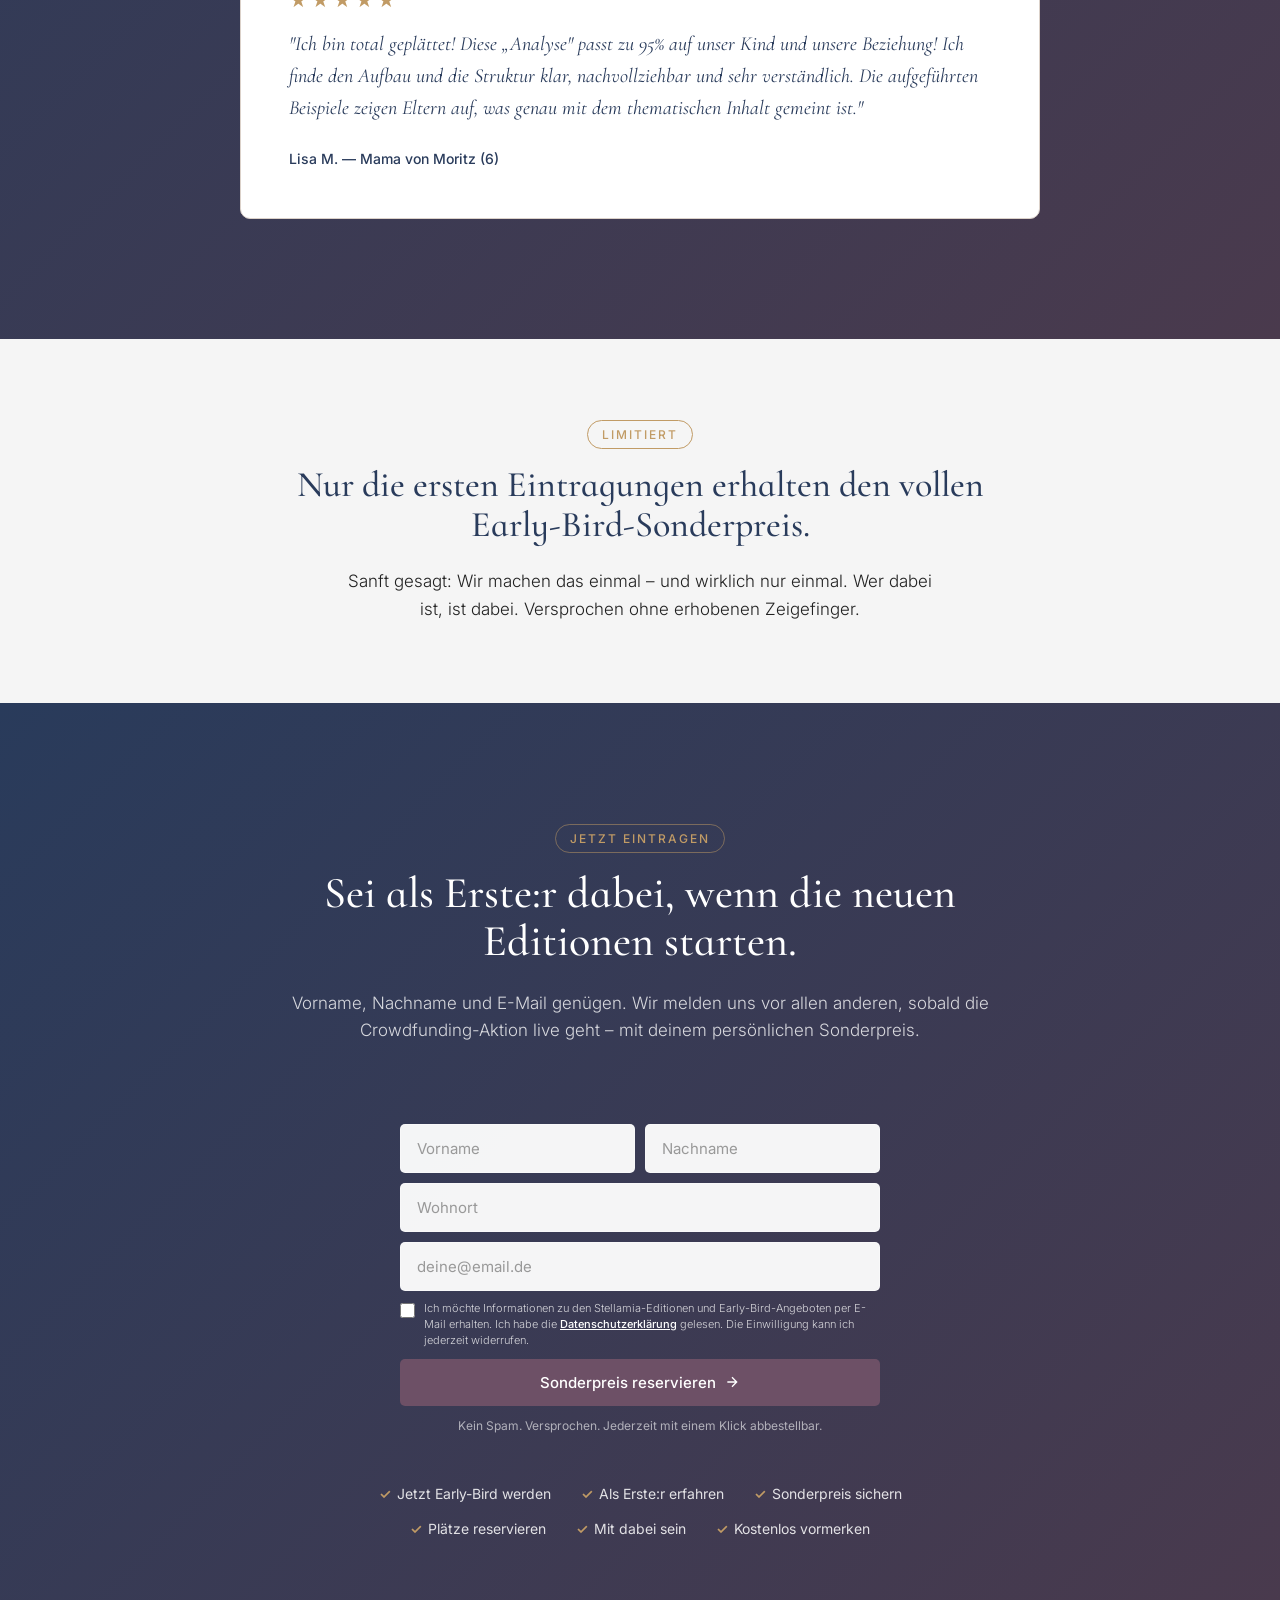
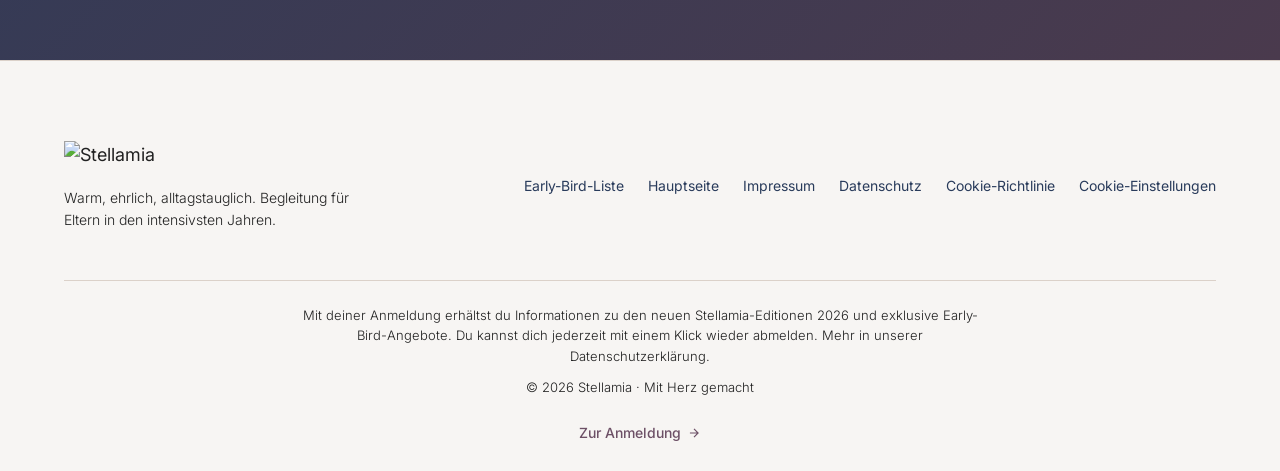
==== commit c5b22623: "Implement cookie consent management and legal pages for GDPR compliance" ====
--- a/index.html
+++ b/index.html
@@ -7,15 +7,6 @@
     <meta name="description" content="Entdecke drei neue Stellamia-Editionen für Eltern von Kindern von 0 bis 6 Jahren. Jetzt Early-Bird-Vorteile für den Crowdfunding-Start im Sommer 2026 sichern.">
     <meta name="robots" content="index, follow, max-image-preview:large">
     <link rel="canonical" href="https://crowdfunding.stellamia.eu/">
-
-    <!-- Google Analytics 4 -->
-    <script async src="https://www.googletagmanager.com/gtag/js?id=G-LRTH1PY8NP"></script>
-    <script>
-        window.dataLayer = window.dataLayer || [];
-        function gtag(){dataLayer.push(arguments);}
-        gtag('js', new Date());
-        gtag('config', 'G-LRTH1PY8NP');
-    </script>
 
     <meta property="og:type" content="website">
     <meta property="og:locale" content="de_DE">
@@ -40,6 +31,7 @@
     <link href="https://fonts.googleapis.com/css2?family=Cormorant+Garamond:wght@300;400;500;600;700&family=Cormorant+Infant:wght@400;500;600;700&family=Inter:wght@200;300;400;500;600&display=swap" rel="stylesheet">
     
     <link rel="stylesheet" href="css/styles.css">
+    <link rel="stylesheet" href="css/cookie-consent.css">
 </head>
 <body>
 
@@ -83,7 +75,7 @@
                         <div class="earlybird-consent-group">
                             <label class="earlybird-consent">
                                 <input autocomplete="off" id="privacyTool986923000000751004" type="checkbox" class="privacy-consent" name="" aria-checked="false" aria-errormessage="privacyErr986923000000751004" aria-label="privacyTool">
-                                <span>Ich möchte Informationen zu den Stellamia-Editionen und Early-Bird-Angeboten per E-Mail erhalten. Ich habe die <a href="https://stellamia.eu/datenschutzerklaerung-eu/" target="_blank" rel="noopener">Datenschutzerklärung</a> gelesen. Die Einwilligung kann ich jederzeit widerrufen.</span>
+                                <span>Ich möchte Informationen zu den Stellamia-Editionen und Early-Bird-Angeboten per E-Mail erhalten. Ich habe die <a href="datenschutz.html" target="_blank" rel="noopener">Datenschutzerklärung</a> gelesen. Die Einwilligung kann ich jederzeit widerrufen.</span>
                             </label>
                             <div id="privacyErr986923000000751004" class="earlybird-consent-error" aria-live="polite">Bitte akzeptieren Sie diese Einwilligung.</div>
                         </div>
@@ -261,7 +253,7 @@
                     <div class="earlybird-consent-group">
                         <label class="earlybird-consent">
                             <input autocomplete="off" id="privacyTool986923000000751004-footer" type="checkbox" class="privacy-consent" name="" aria-checked="false" aria-errormessage="privacyErr986923000000751004-footer" aria-label="privacyTool">
-                            <span>Ich möchte Informationen zu den Stellamia-Editionen und Early-Bird-Angeboten per E-Mail erhalten. Ich habe die <a href="https://stellamia.eu/datenschutzerklaerung-eu/" target="_blank" rel="noopener">Datenschutzerklärung</a> gelesen. Die Einwilligung kann ich jederzeit widerrufen.</span>
+                            <span>Ich möchte Informationen zu den Stellamia-Editionen und Early-Bird-Angeboten per E-Mail erhalten. Ich habe die <a href="datenschutz.html" target="_blank" rel="noopener">Datenschutzerklärung</a> gelesen. Die Einwilligung kann ich jederzeit widerrufen.</span>
                         </label>
                         <div id="privacyErr986923000000751004-footer" class="earlybird-consent-error" aria-live="polite">Bitte akzeptieren Sie diese Einwilligung.</div>
                     </div>
@@ -297,12 +289,14 @@
                 <nav class="footer-nav">
                     <a href="#signup-form">Early-Bird-Liste</a>
                     <a href="https://www.stellamia.eu">Hauptseite</a>
-                    <a href="#">Impressum</a>
-                    <a href="https://stellamia.eu/datenschutzerklaerung-eu/" target="_blank" rel="noopener">Datenschutz</a>
+                    <a href="impressum.html">Impressum</a>
+                    <a href="datenschutz.html">Datenschutz</a>
+                    <a href="cookie-richtlinie.html">Cookie-Richtlinie</a>
+                    <a href="#" data-cookie-settings>Cookie-Einstellungen</a>
                 </nav>
             </div>
             <div class="footer-bottom">
-                <p class="footer-dsgvo">Mit deiner Anmeldung erhältst du Informationen zu den neuen Stellamia-Editionen 2026 und exklusive Early-Bird-Angebote. Du kannst dich jederzeit mit einem Klick wieder abmelden. Mehr in unserer <a href="https://stellamia.eu/datenschutzerklaerung-eu/" target="_blank" rel="noopener">Datenschutzerklärung</a>.</p>
+                <p class="footer-dsgvo">Mit deiner Anmeldung erhältst du Informationen zu den neuen Stellamia-Editionen 2026 und exklusive Early-Bird-Angebote. Du kannst dich jederzeit mit einem Klick wieder abmelden. Mehr in unserer <a href="datenschutz.html">Datenschutzerklärung</a>.</p>
                 <p class="footer-copyright">© 2026 Stellamia · Mit Herz gemacht</p>
                 <a href="#signup-form" class="footer-cta-link">
                     Zur Anmeldung
@@ -317,7 +311,8 @@
          ============================================ -->
     <script src="scripts/main.js?v=20260527-2"></script>
     <!-- Do not remove this: Zoho WebForm analytics tracking code starts. -->
-    <script id="wf_anal" src="https://crm.zohopublic.eu/crm/WebFormAnalyticsServeServlet?rid=[base64]&amp;tw=1f2101b970250f9a9eab0fc91105c11ab7eff08c37829e54cf6aa21ee1d9596f"></script>
+    <script id="wf_anal" data-analytics-src="https://crm.zohopublic.eu/crm/WebFormAnalyticsServeServlet?rid=[base64]&amp;tw=1f2101b970250f9a9eab0fc91105c11ab7eff08c37829e54cf6aa21ee1d9596f"></script>
     <!-- Do not remove this: Zoho WebForm analytics tracking code ends. -->
+    <script src="scripts/cookie-consent.js?v=20260615-1"></script>
 </body>
 </html>
--- a/css/cookie-consent.css
+++ b/css/cookie-consent.css
@@ -0,0 +1,107 @@
+.cookie-consent {
+    position: fixed;
+    z-index: 10000;
+    right: 20px;
+    bottom: 20px;
+    left: 20px;
+    color: #212121;
+    font-family: "Inter", -apple-system, BlinkMacSystemFont, "Segoe UI", sans-serif;
+}
+
+.cookie-consent__content {
+    display: flex;
+    align-items: center;
+    justify-content: space-between;
+    width: min(100%, 1120px);
+    margin: 0 auto;
+    padding: 22px 24px;
+    gap: 28px;
+    border: 1px solid #dbd1c9;
+    border-radius: 10px;
+    background: #ffffff;
+    box-shadow: 0 12px 40px rgba(41, 59, 91, 0.2);
+}
+
+.cookie-consent__text {
+    max-width: 720px;
+}
+
+.cookie-consent__text h2 {
+    margin: 0 0 6px;
+    color: #293b5b;
+    font-family: "Cormorant Infant", Georgia, serif;
+    font-size: 25px;
+    font-weight: 600;
+    line-height: 1.15;
+}
+
+.cookie-consent__text p {
+    margin: 0;
+    font-size: 13px;
+    line-height: 1.55;
+}
+
+.cookie-consent__text a {
+    color: #563e50;
+    text-decoration: underline;
+}
+
+.cookie-consent__actions {
+    display: flex;
+    flex: 0 0 auto;
+    gap: 10px;
+}
+
+.cookie-consent__button {
+    min-height: 44px;
+    padding: 10px 18px;
+    border: 1px solid #6d5066;
+    border-radius: 5px;
+    font: inherit;
+    font-size: 14px;
+    font-weight: 500;
+    cursor: pointer;
+}
+
+.cookie-consent__button--primary {
+    background: #6d5066;
+    color: #ffffff;
+}
+
+.cookie-consent__button--secondary {
+    background: #ffffff;
+    color: #563e50;
+}
+
+.cookie-consent__button:hover,
+.cookie-consent__button:focus-visible {
+    outline: 2px solid #c19b65;
+    outline-offset: 2px;
+}
+
+@media (max-width: 720px) {
+    .cookie-consent {
+        right: 10px;
+        bottom: 10px;
+        left: 10px;
+    }
+
+    .cookie-consent__content,
+    .cookie-consent__actions {
+        flex-direction: column;
+        align-items: stretch;
+    }
+
+    .cookie-consent__content {
+        padding: 18px;
+        gap: 18px;
+    }
+
+    .cookie-consent__actions {
+        gap: 8px;
+    }
+
+    .cookie-consent__button {
+        width: 100%;
+    }
+}
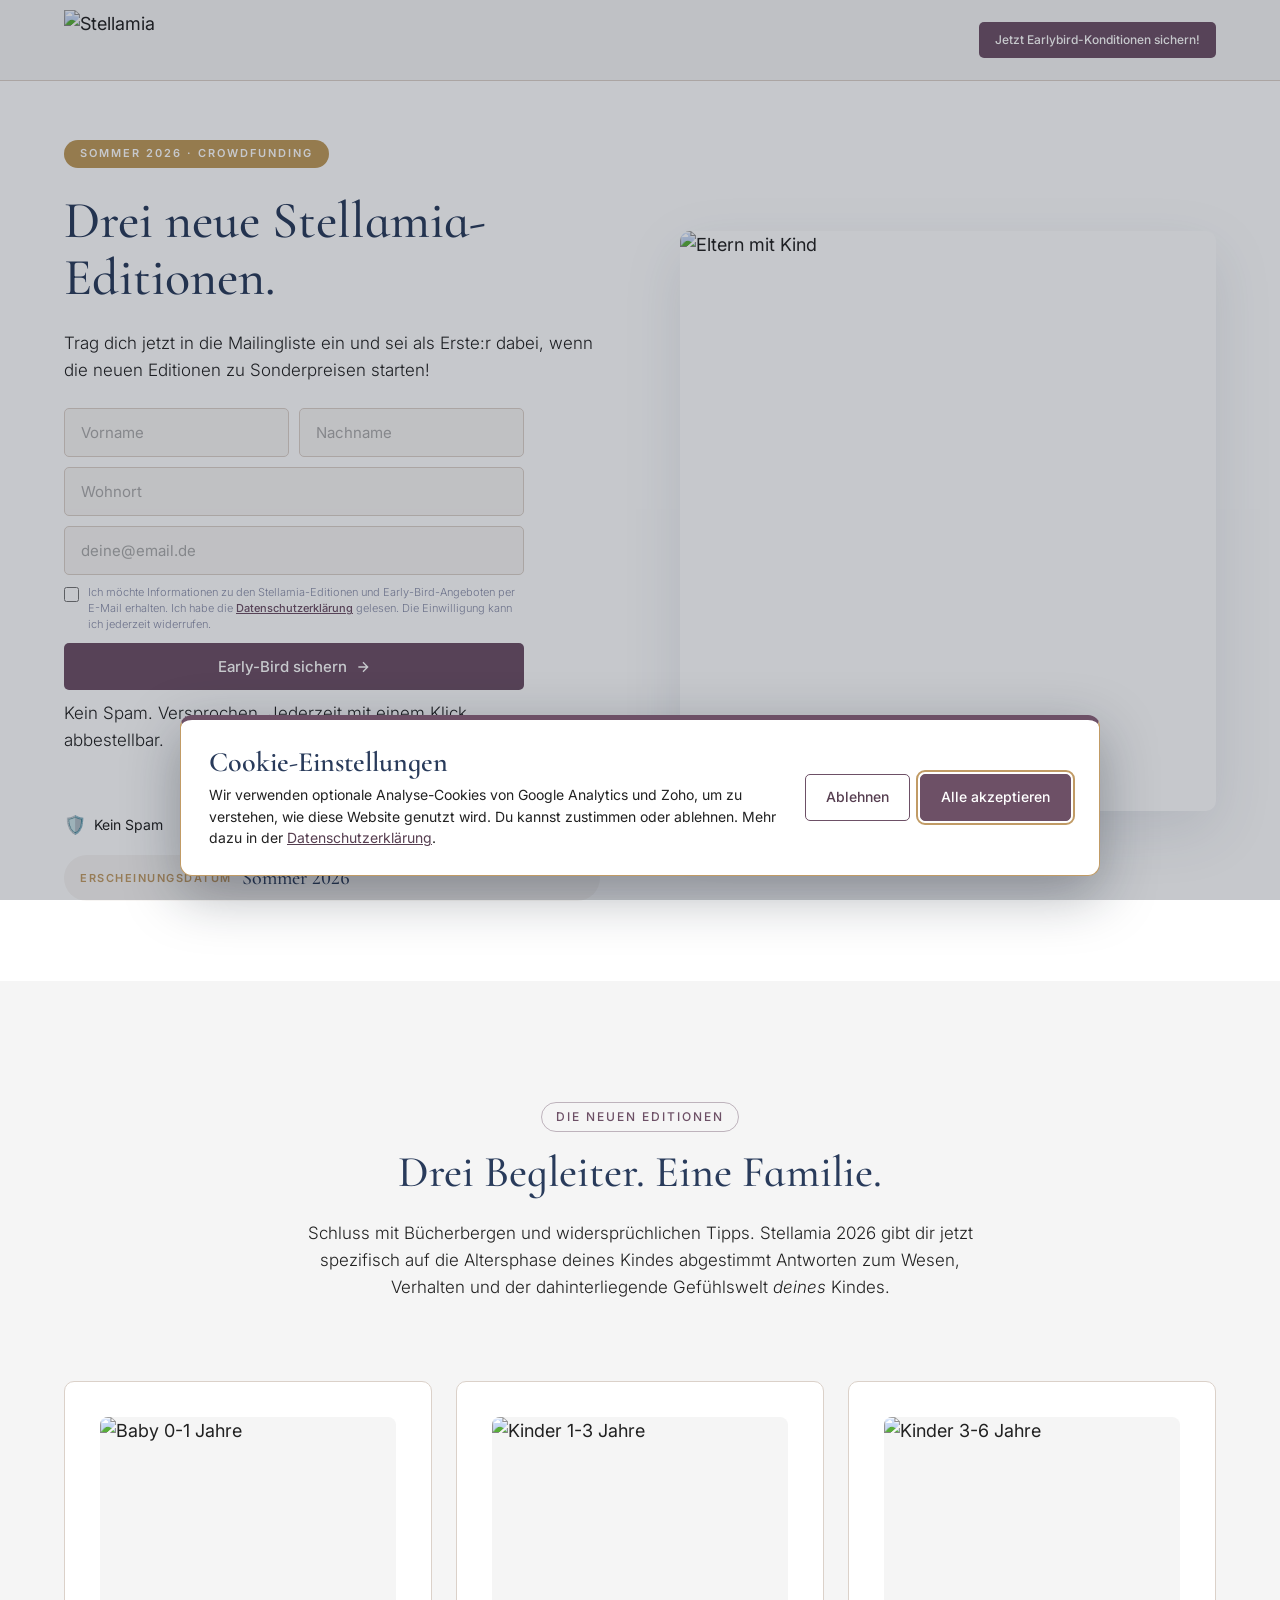
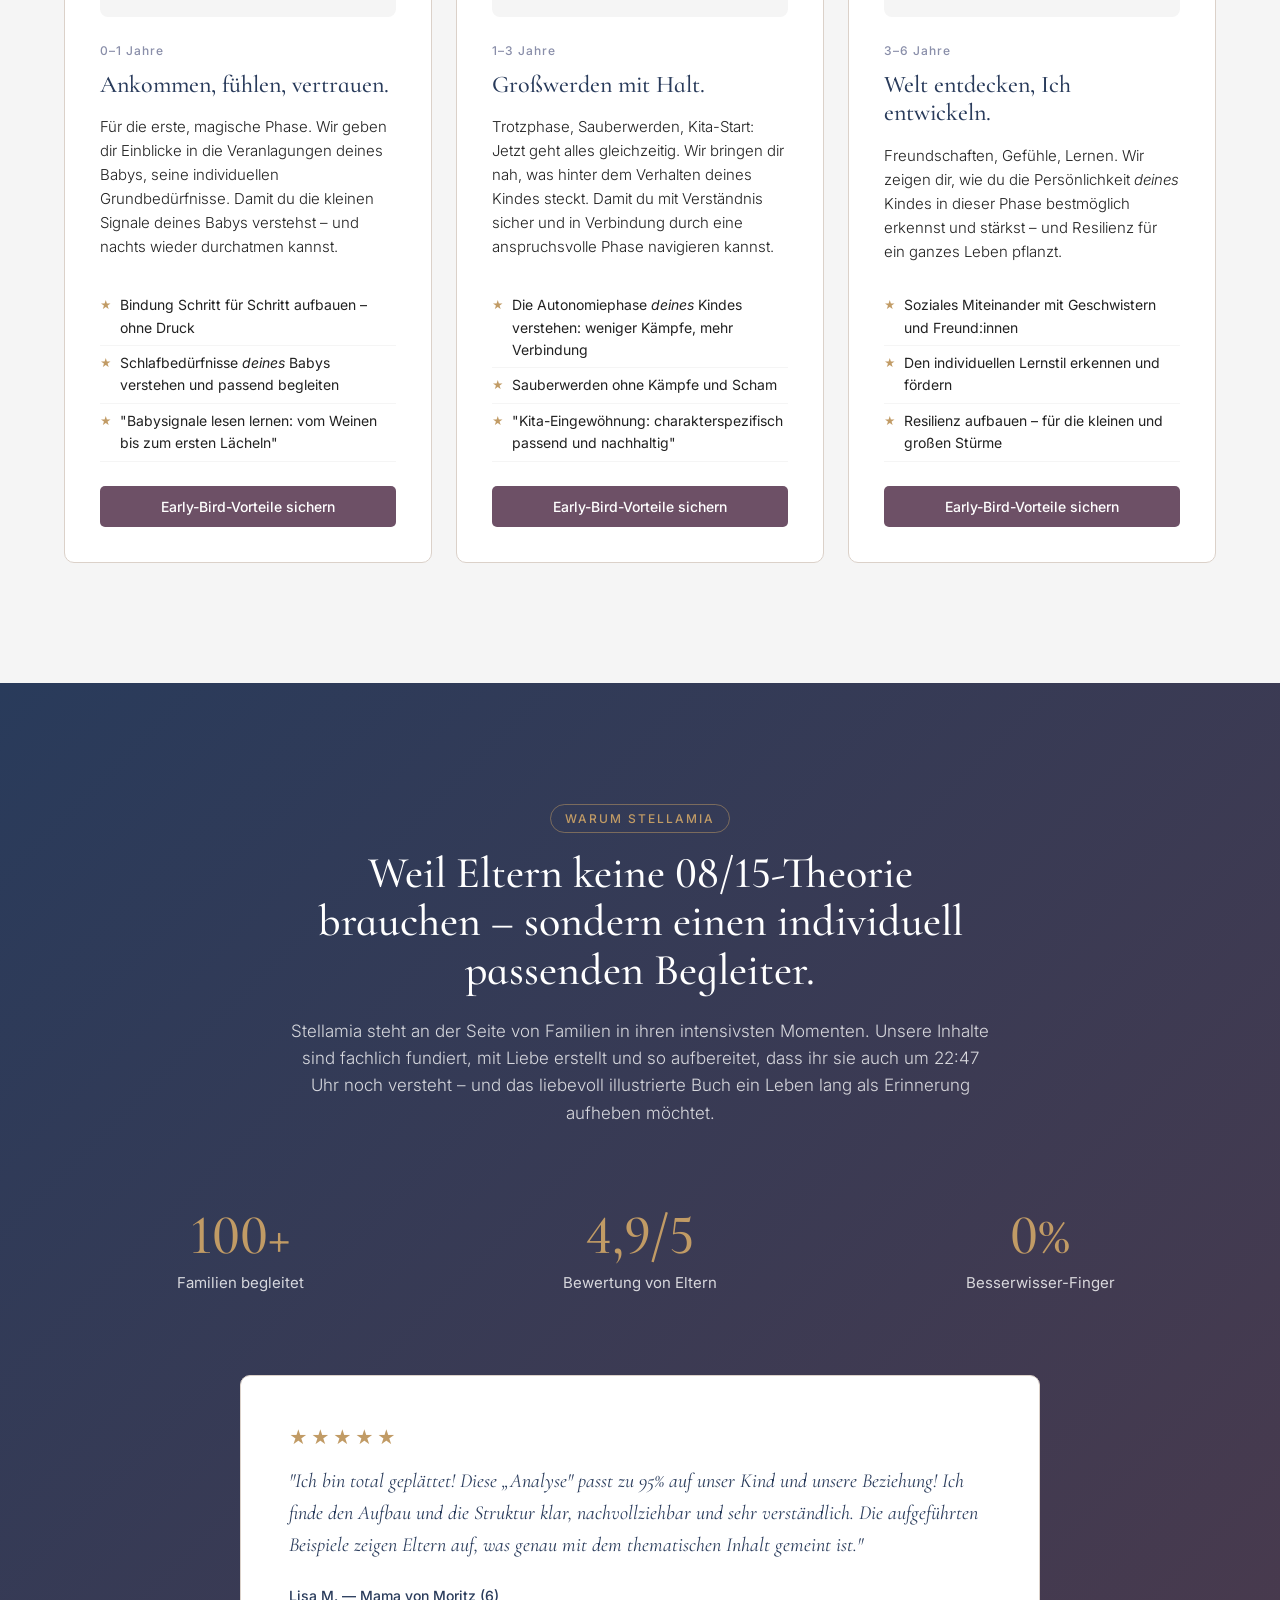
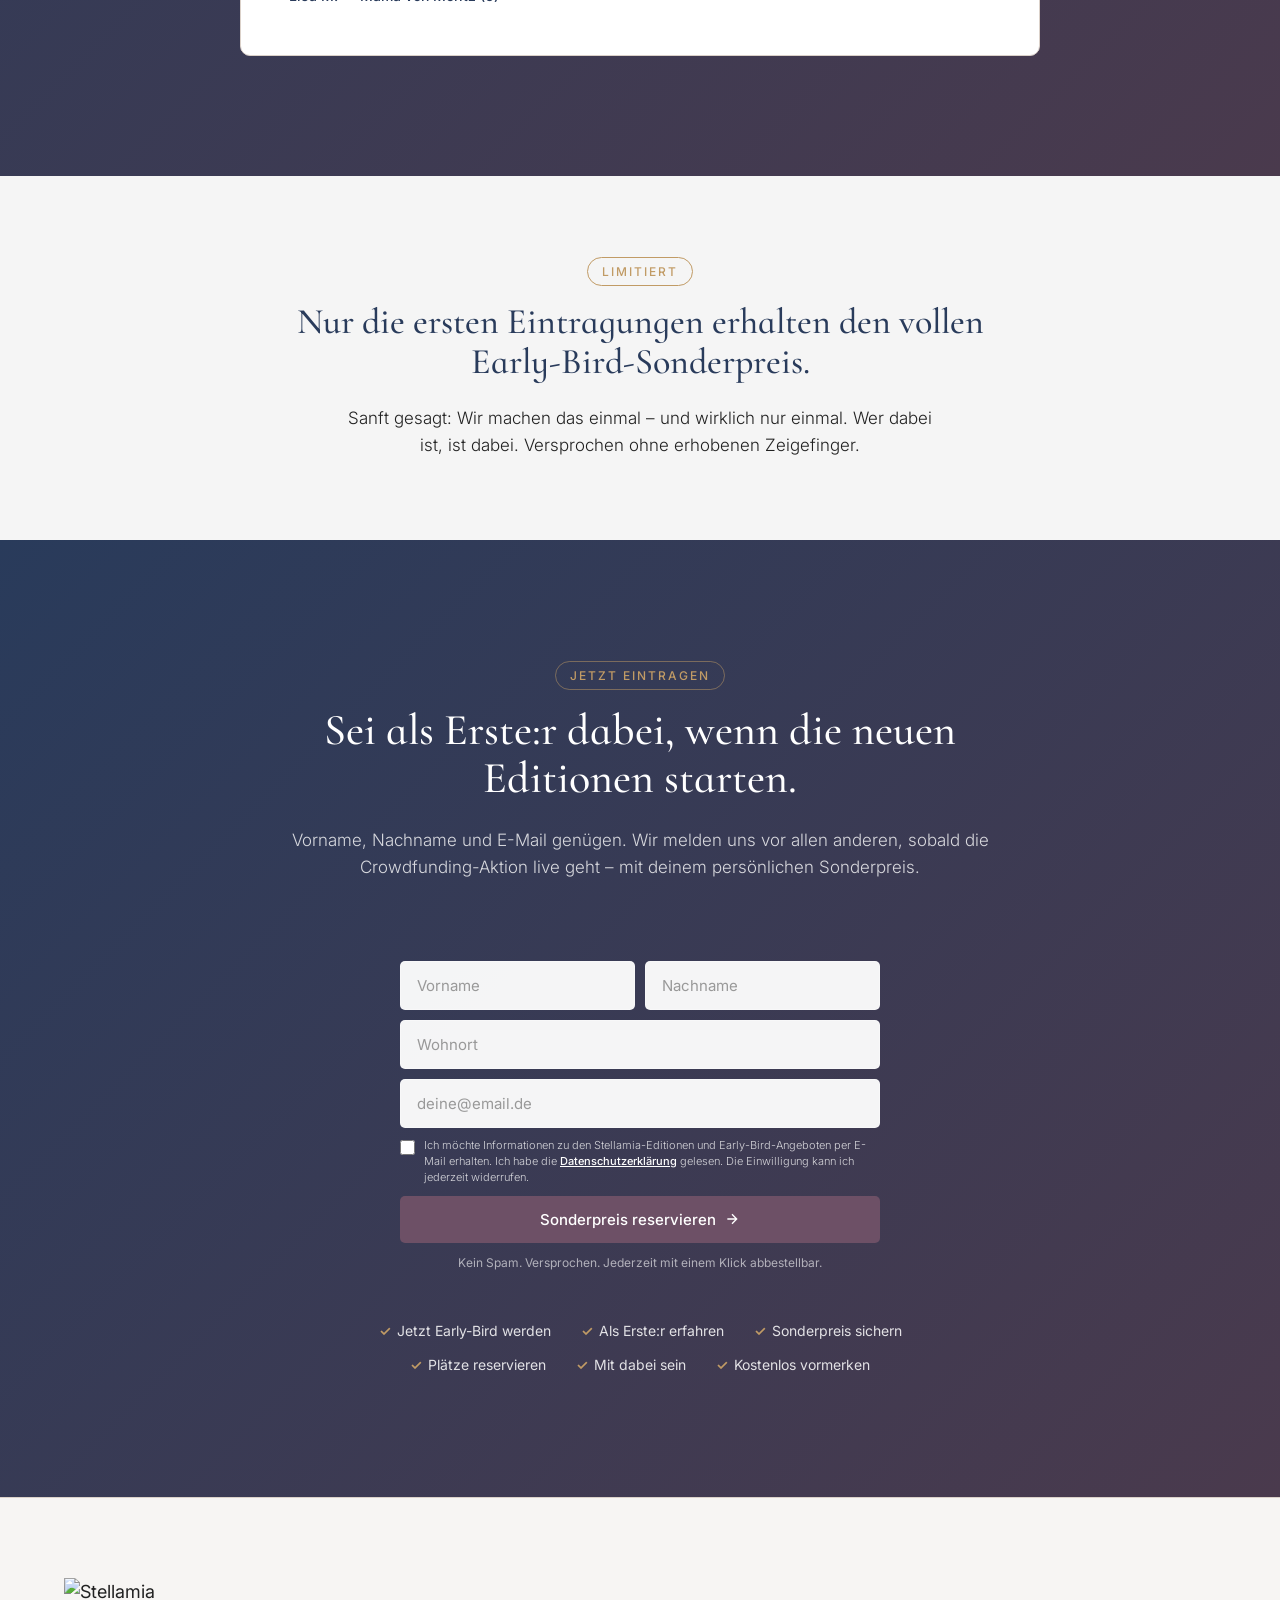
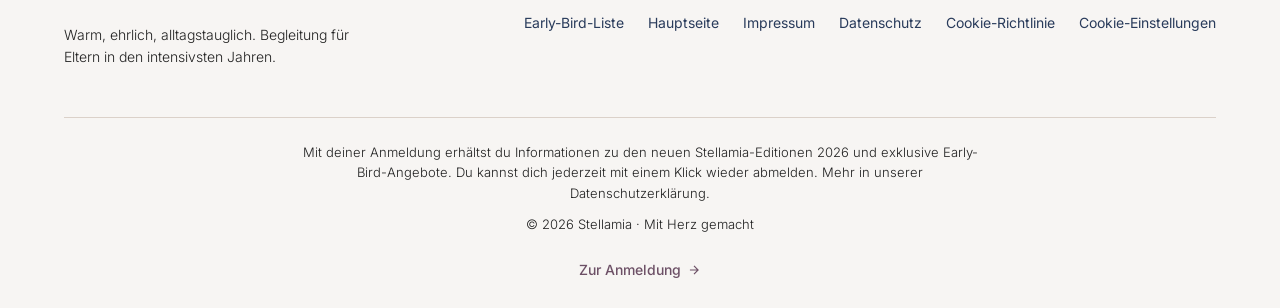
==== commit dad976df: "Update privacy settings stylesheet version and enhance cookie consent styles" ====
--- a/index.html
+++ b/index.html
@@ -31,7 +31,7 @@
     <link href="https://fonts.googleapis.com/css2?family=Cormorant+Garamond:wght@300;400;500;600;700&family=Cormorant+Infant:wght@400;500;600;700&family=Inter:wght@200;300;400;500;600&display=swap" rel="stylesheet">
     
     <link rel="stylesheet" href="css/styles.css">
-    <link rel="stylesheet" href="css/cookie-consent.css">
+    <link rel="stylesheet" href="css/privacy-settings.css?v=20260615-2">
 </head>
 <body>
 
@@ -55,7 +55,7 @@
             <div class="hero-content">
                 <span class="hero-tag">Sommer 2026 · Crowdfunding</span>
                 <h1>Drei neue Stellamia-Editionen.</h1>
-                <p>Wir machen, Stellamia – den individuellen Elternkompass – noch spezifischer: passgenaue Unterstützung für die jeweilige Lebensphase deines Kindes von 0–1, 1–3 und 3–6 Jahren. Individuell auf die Persönlichkeit deines Kind zugeschnitten. Trag dich jetzt in die Mailingliste ein und sei als Erste:r dabei, wenn die neuen Editionen zu Sonderpreisen starten! Auch perfekt als außergewöhnliches Geschenk zur Geburt, Taufe oder einfach so: individuell, hilfreich und liebevoll illustriert.</p>
+                <p>Trag dich jetzt in die Mailingliste ein und sei als Erste:r dabei, wenn die neuen Editionen zu Sonderpreisen starten!</p>
 
                 <div class="hero-form" id="signup">
                     <form id="webform986923000000751004" name="WebToContacts986923000000751004" class="earlybird-form zoho-webform" action="https://crm.zoho.eu/crm/WebToContactForm" method="POST" accept-charset="UTF-8">
@@ -313,6 +313,6 @@
     <!-- Do not remove this: Zoho WebForm analytics tracking code starts. -->
     <script id="wf_anal" data-analytics-src="https://crm.zohopublic.eu/crm/WebFormAnalyticsServeServlet?rid=[base64]&amp;tw=1f2101b970250f9a9eab0fc91105c11ab7eff08c37829e54cf6aa21ee1d9596f"></script>
     <!-- Do not remove this: Zoho WebForm analytics tracking code ends. -->
-    <script src="scripts/cookie-consent.js?v=20260615-1"></script>
+    <script src="scripts/privacy-settings.js?v=20260615-1"></script>
 </body>
 </html>
--- a/css/privacy-settings.css
+++ b/css/privacy-settings.css
@@ -0,0 +1,125 @@
+.cookie-consent {
+    position: fixed;
+    z-index: 10000;
+    inset: 0;
+    display: flex;
+    align-items: flex-end;
+    justify-content: center;
+    padding: 24px;
+    background: rgba(20, 28, 43, 0.24);
+    color: #212121;
+    font-family: "Inter", -apple-system, BlinkMacSystemFont, "Segoe UI", sans-serif;
+    pointer-events: none;
+}
+
+.cookie-consent__content {
+    display: flex;
+    align-items: center;
+    justify-content: space-between;
+    width: min(100%, 920px);
+    padding: 26px 28px;
+    gap: 28px;
+    border: 1px solid #c19b65;
+    border-top: 5px solid #6d5066;
+    border-radius: 12px;
+    background: #ffffff;
+    box-shadow: 0 18px 55px rgba(20, 28, 43, 0.35);
+    animation: cookie-consent-enter 0.35s ease-out;
+    pointer-events: auto;
+}
+
+.cookie-consent__text {
+    max-width: 720px;
+}
+
+.cookie-consent__text h2 {
+    margin: 0 0 6px;
+    color: #293b5b;
+    font-family: "Cormorant Infant", Georgia, serif;
+    font-size: 28px;
+    font-weight: 600;
+    line-height: 1.15;
+}
+
+.cookie-consent__text p {
+    margin: 0;
+    font-size: 14px;
+    line-height: 1.55;
+}
+
+.cookie-consent__text a {
+    color: #563e50;
+    text-decoration: underline;
+}
+
+.cookie-consent__actions {
+    display: flex;
+    flex: 0 0 auto;
+    gap: 10px;
+}
+
+.cookie-consent__button {
+    min-height: 44px;
+    padding: 11px 20px;
+    border: 1px solid #6d5066;
+    border-radius: 5px;
+    font: inherit;
+    font-size: 14px;
+    font-weight: 500;
+    cursor: pointer;
+}
+
+.cookie-consent__button--primary {
+    background: #6d5066;
+    color: #ffffff;
+}
+
+.cookie-consent__button--secondary {
+    background: #ffffff;
+    color: #563e50;
+}
+
+.cookie-consent__button:hover,
+.cookie-consent__button:focus-visible {
+    outline: 2px solid #c19b65;
+    outline-offset: 2px;
+}
+
+@keyframes cookie-consent-enter {
+    from {
+        opacity: 0;
+        transform: translateY(24px);
+    }
+
+    to {
+        opacity: 1;
+        transform: translateY(0);
+    }
+}
+
+@media (max-width: 720px) {
+    .cookie-consent {
+        padding: 10px;
+    }
+
+    .cookie-consent__content,
+    .cookie-consent__actions {
+        flex-direction: column;
+        align-items: stretch;
+    }
+
+    .cookie-consent__content {
+        max-height: calc(100vh - 20px);
+        padding: 22px 18px;
+        gap: 18px;
+        overflow-y: auto;
+    }
+
+    .cookie-consent__actions {
+        gap: 8px;
+    }
+
+    .cookie-consent__button {
+        width: 100%;
+    }
+}
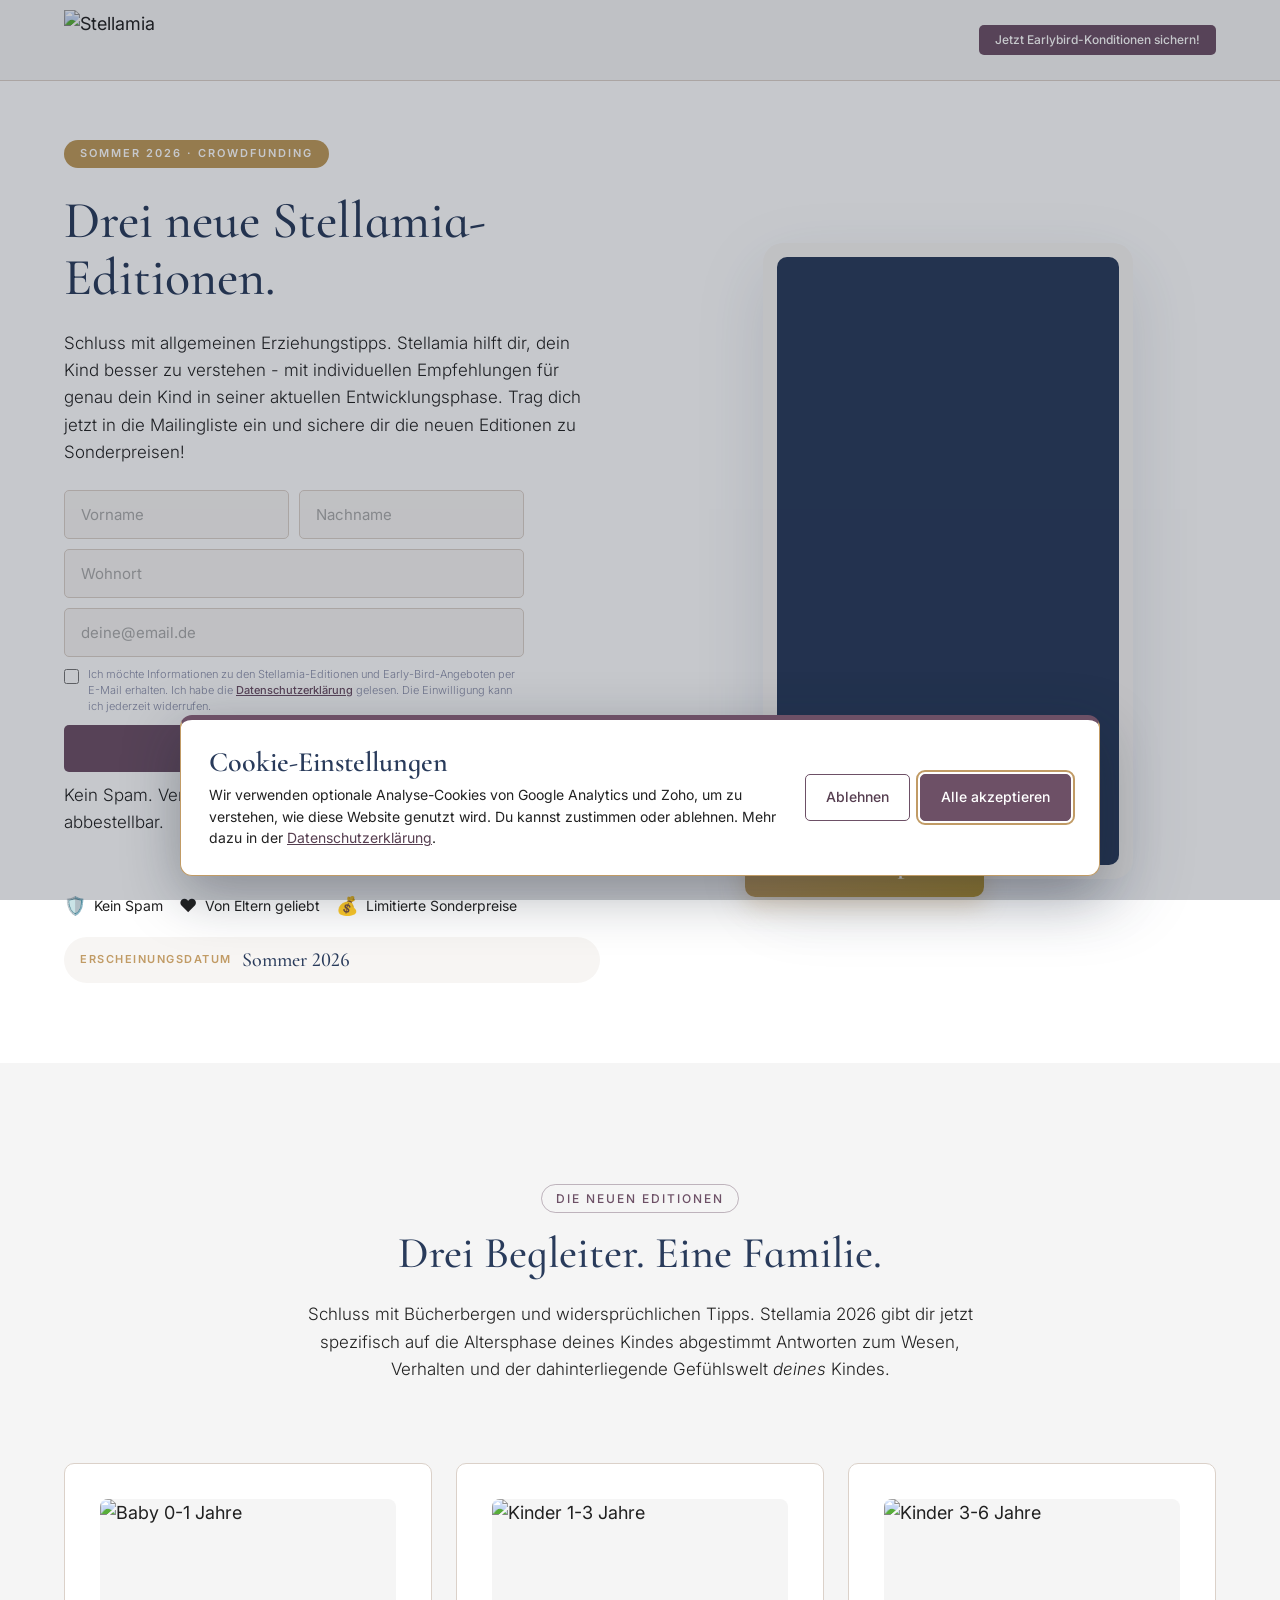
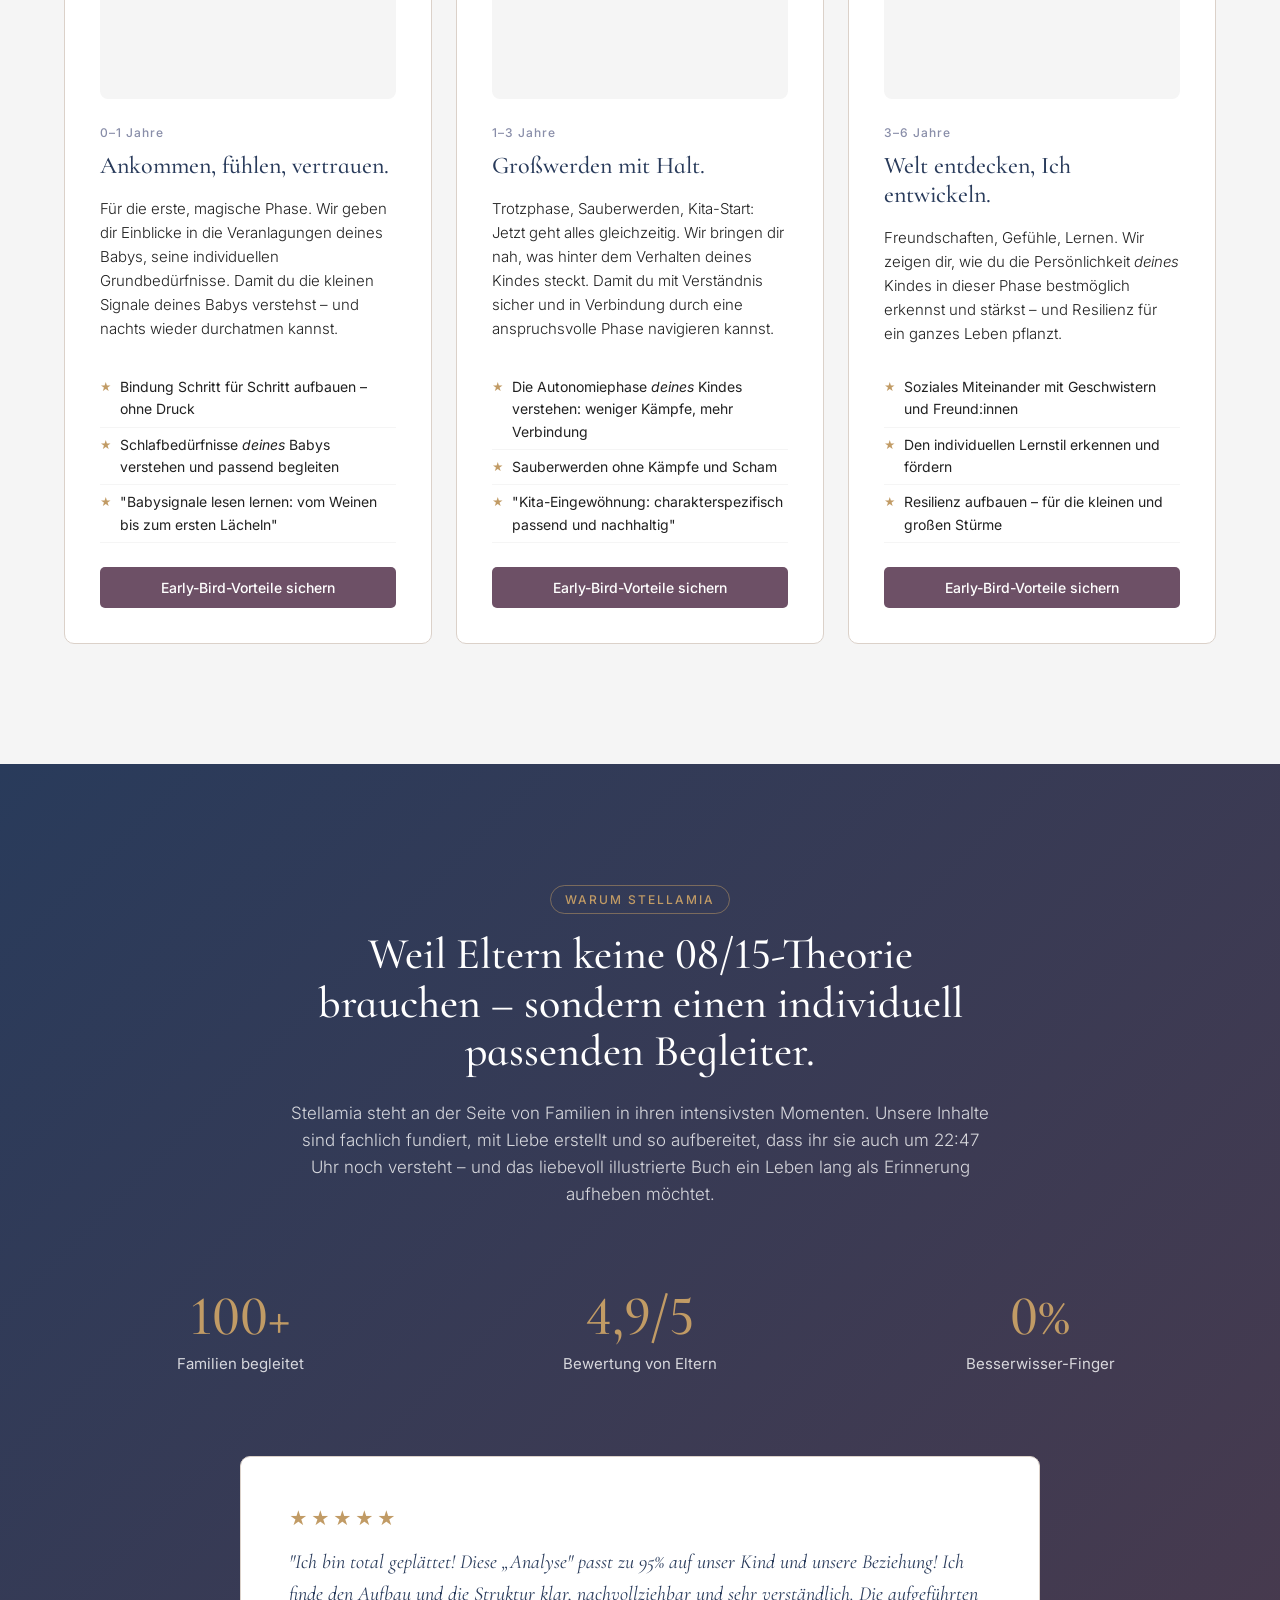
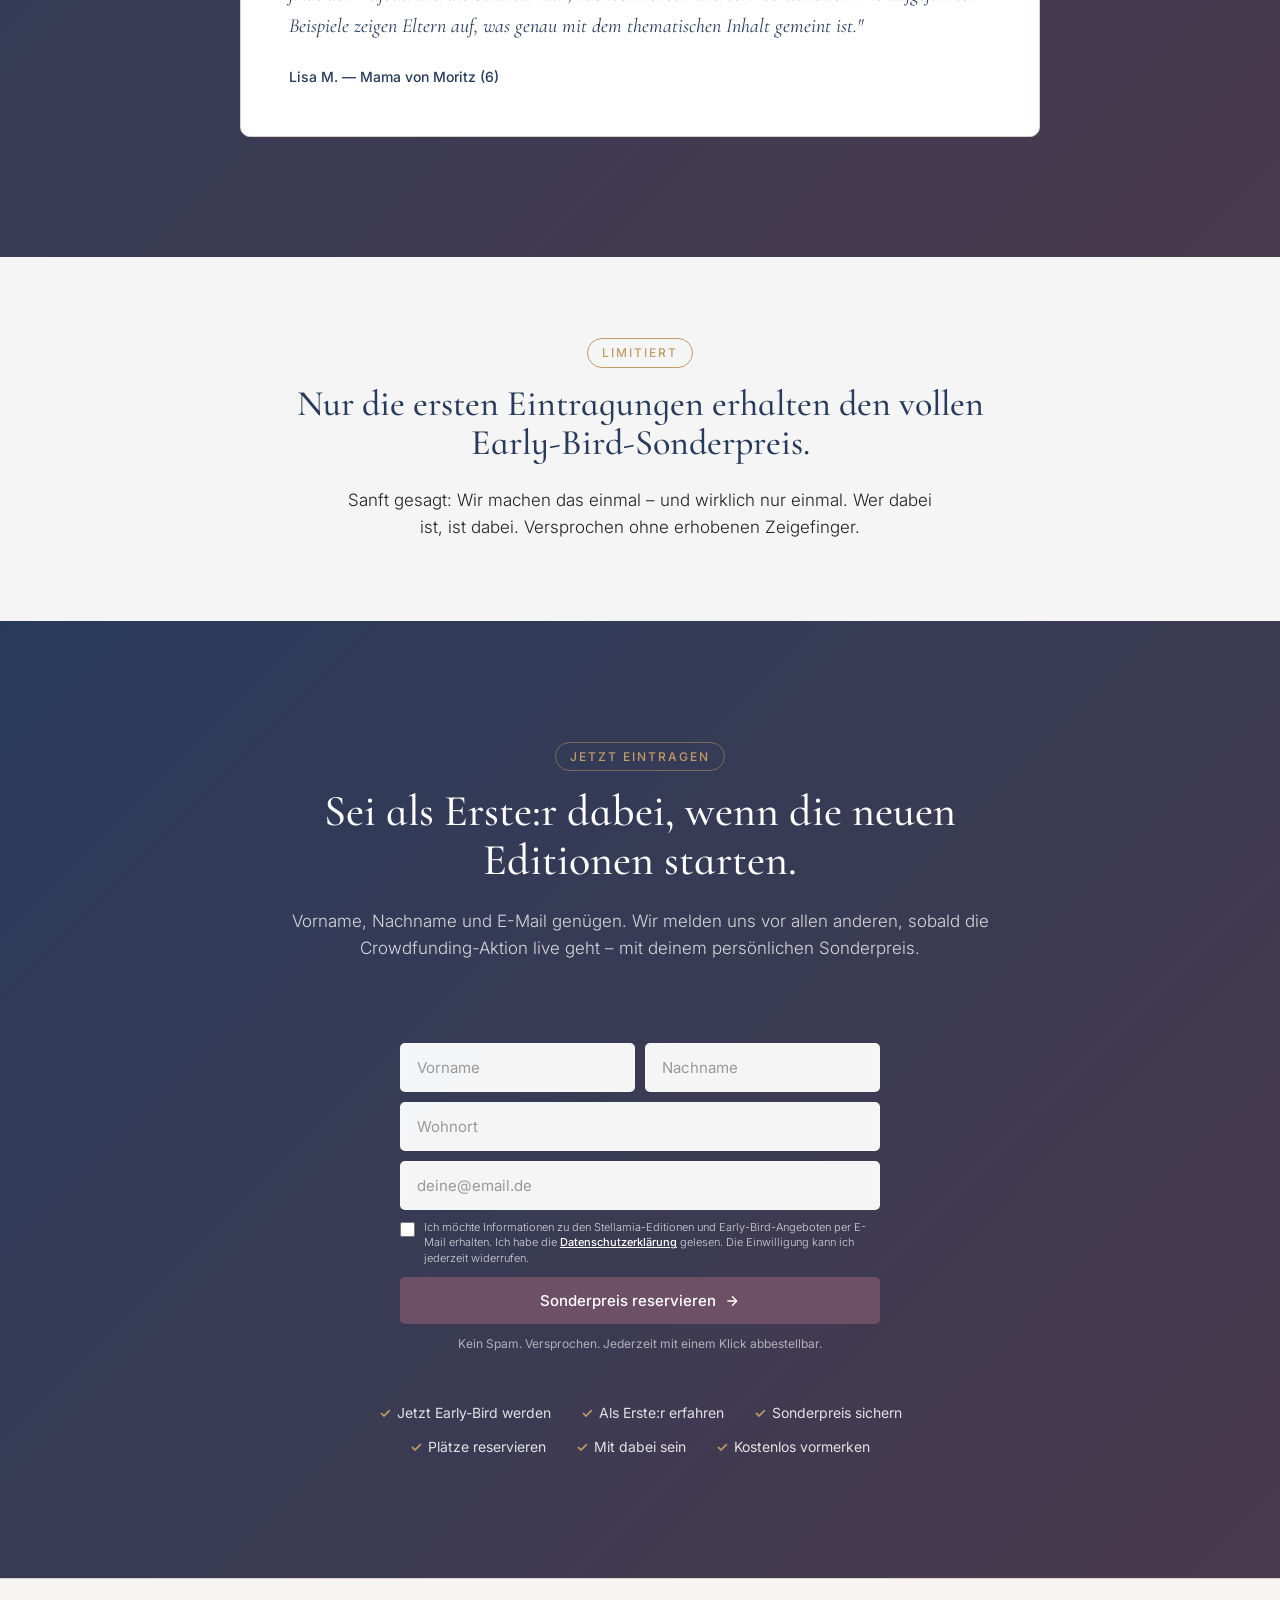
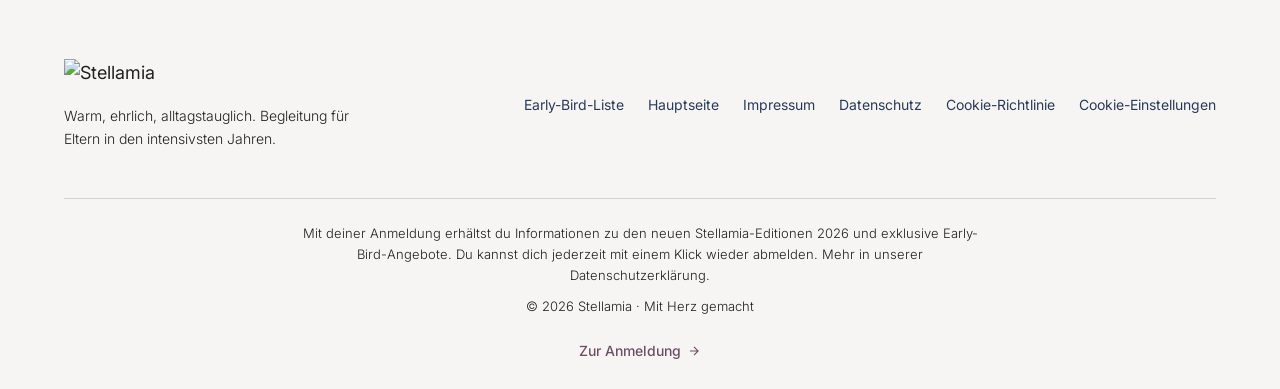
==== commit 60f2cc54: "Add hero video section and update description for clarity" ====
--- a/index.html
+++ b/index.html
@@ -55,7 +55,7 @@
             <div class="hero-content">
                 <span class="hero-tag">Sommer 2026 · Crowdfunding</span>
                 <h1>Drei neue Stellamia-Editionen.</h1>
-                <p>Trag dich jetzt in die Mailingliste ein und sei als Erste:r dabei, wenn die neuen Editionen zu Sonderpreisen starten!</p>
+                <p>Schluss mit allgemeinen Erziehungstipps. Stellamia hilft dir, dein Kind besser zu verstehen - mit individuellen Empfehlungen für genau dein Kind in seiner aktuellen Entwicklungsphase. Trag dich jetzt in die Mailingliste ein und sichere dir die neuen Editionen zu Sonderpreisen!</p>
 
                 <div class="hero-form" id="signup">
                     <form id="webform986923000000751004" name="WebToContacts986923000000751004" class="earlybird-form zoho-webform" action="https://crm.zoho.eu/crm/WebToContactForm" method="POST" accept-charset="UTF-8">
@@ -74,7 +74,7 @@
                         </div>
                         <div class="earlybird-consent-group">
                             <label class="earlybird-consent">
-                                <input autocomplete="off" id="privacyTool986923000000751004" type="checkbox" class="privacy-consent" name="" aria-checked="false" aria-errormessage="privacyErr986923000000751004" aria-label="privacyTool">
+                                <input autocomplete="off" id="privacyTool986923000000751004" type="checkbox" class="privacy-consent" name="" aria-checked="false" aria-errormessage="privacyErr986923000000751004" aria-label="privacyTool" required>
                                 <span>Ich möchte Informationen zu den Stellamia-Editionen und Early-Bird-Angeboten per E-Mail erhalten. Ich habe die <a href="datenschutz.html" target="_blank" rel="noopener">Datenschutzerklärung</a> gelesen. Die Einwilligung kann ich jederzeit widerrufen.</span>
                             </label>
                             <div id="privacyErr986923000000751004" class="earlybird-consent-error" aria-live="polite">Bitte akzeptieren Sie diese Einwilligung.</div>
@@ -108,8 +108,15 @@
                 </div>
             </div>
 
-            <div class="hero-image">
-                <img src="https://stellamia-crowdfunding.lovable.app/assets/hero-parent-child-CL2Kz7-X.jpg" alt="Eltern mit Kind">
+            <div class="hero-video" aria-label="Stellamia Video">
+                <div class="hero-video-frame">
+                    <iframe
+                        src="https://www.youtube-nocookie.com/embed/bYz_890ehXk?autoplay=1&mute=1&playsinline=1&loop=1&playlist=bYz_890ehXk&rel=0"
+                        title="Stellamia YouTube Short"
+                        loading="lazy"
+                        allow="accelerometer; autoplay; clipboard-write; encrypted-media; gyroscope; picture-in-picture; web-share"
+                        allowfullscreen></iframe>
+                </div>
                 <div class="hero-side-badge">
                     <div class="badge-tag">Early-Bird</div>
                     <div class="badge-value">Bis zu 40% sparen</div>
@@ -252,7 +259,7 @@
                     </div>
                     <div class="earlybird-consent-group">
                         <label class="earlybird-consent">
-                            <input autocomplete="off" id="privacyTool986923000000751004-footer" type="checkbox" class="privacy-consent" name="" aria-checked="false" aria-errormessage="privacyErr986923000000751004-footer" aria-label="privacyTool">
+                            <input autocomplete="off" id="privacyTool986923000000751004-footer" type="checkbox" class="privacy-consent" name="" aria-checked="false" aria-errormessage="privacyErr986923000000751004-footer" aria-label="privacyTool" required>
                             <span>Ich möchte Informationen zu den Stellamia-Editionen und Early-Bird-Angeboten per E-Mail erhalten. Ich habe die <a href="datenschutz.html" target="_blank" rel="noopener">Datenschutzerklärung</a> gelesen. Die Einwilligung kann ich jederzeit widerrufen.</span>
                         </label>
                         <div id="privacyErr986923000000751004-footer" class="earlybird-consent-error" aria-live="polite">Bitte akzeptieren Sie diese Einwilligung.</div>
@@ -309,7 +316,7 @@
     <!-- ============================================
          JAVASCRIPT
          ============================================ -->
-    <script src="scripts/main.js?v=20260527-2"></script>
+    <script src="scripts/main.js?v=20260615-1"></script>
     <!-- Do not remove this: Zoho WebForm analytics tracking code starts. -->
     <script id="wf_anal" data-analytics-src="https://crm.zohopublic.eu/crm/WebFormAnalyticsServeServlet?rid=[base64]&amp;tw=1f2101b970250f9a9eab0fc91105c11ab7eff08c37829e54cf6aa21ee1d9596f"></script>
     <!-- Do not remove this: Zoho WebForm analytics tracking code ends. -->
--- a/css/styles.css
+++ b/css/styles.css
@@ -101,9 +101,14 @@
 }
 
 .navbar-cta {
+    display: inline-flex;
+    align-items: center;
+    justify-content: center;
     font-family: var(--font-sans);
     font-size: 12px;
     font-weight: 500;
+    line-height: 1.2;
+    text-align: center;
     background: var(--color-purple);
     color: var(--color-white);
     padding: 8px 16px;
@@ -141,7 +146,8 @@
     justify-content: center;
 }
 
-.hero-image {
+.hero-image,
+.hero-video {
     position: relative;
 }
 
@@ -151,6 +157,32 @@
     object-fit: cover;
     border-radius: var(--border-radius);
     box-shadow: 0 20px 60px rgba(41,59,91,0.12);
+}
+
+.hero-video {
+    justify-self: center;
+    width: min(100%, 370px);
+    padding: 14px;
+    border-radius: calc(var(--border-radius) + 10px);
+    background: var(--color-offwhite);
+    box-shadow: 0 24px 70px rgba(41,59,91,0.14);
+}
+
+.hero-video-frame {
+    position: relative;
+    width: 100%;
+    aspect-ratio: 9 / 16;
+    overflow: hidden;
+    border-radius: var(--border-radius);
+    background: var(--color-navy);
+}
+
+.hero-video-frame iframe {
+    position: absolute;
+    inset: 0;
+    width: 100%;
+    height: 100%;
+    border: 0;
 }
 
 .hero-tag {
@@ -826,6 +858,10 @@
     .hero-image {
         display: none;
     }
+    .hero-video {
+        width: min(100%, 340px);
+        margin-top: var(--space-lg);
+    }
     .ediciones-grid {
         grid-template-columns: 1fr;
         max-width: 480px;
@@ -838,6 +874,17 @@
 }
 
 @media (max-width: 767px) {
+    .navbar .container {
+        gap: var(--space-sm);
+    }
+    .navbar-logo img {
+        height: 48px;
+    }
+    .navbar-cta {
+        max-width: 190px;
+        padding: 7px 10px;
+        font-size: 11px;
+    }
     .hero h1 {
         font-size: 38px;
     }
@@ -873,6 +920,17 @@
 }
 
 @media (max-width: 478px) {
+    .navbar .container {
+        padding: 0 var(--space-sm);
+    }
+    .navbar-logo img {
+        height: 44px;
+    }
+    .navbar-cta {
+        max-width: 168px;
+        padding: 6px 8px;
+        font-size: 10px;
+    }
     .hero {
         padding: 120px 0 60px;
         min-height: auto;
@@ -890,4 +948,18 @@
         flex-direction: column;
         gap: var(--space-sm);
     }
-}
+    .hero-video {
+        width: min(100%, 300px);
+        padding: 10px;
+    }
+    .hero-video .hero-side-badge {
+        left: 50%;
+        bottom: -24px;
+        transform: translateX(-50%);
+        width: min(92%, 260px);
+        padding: 14px 18px;
+    }
+    .hero-video .hero-side-badge .badge-value {
+        font-size: 22px;
+    }
+}
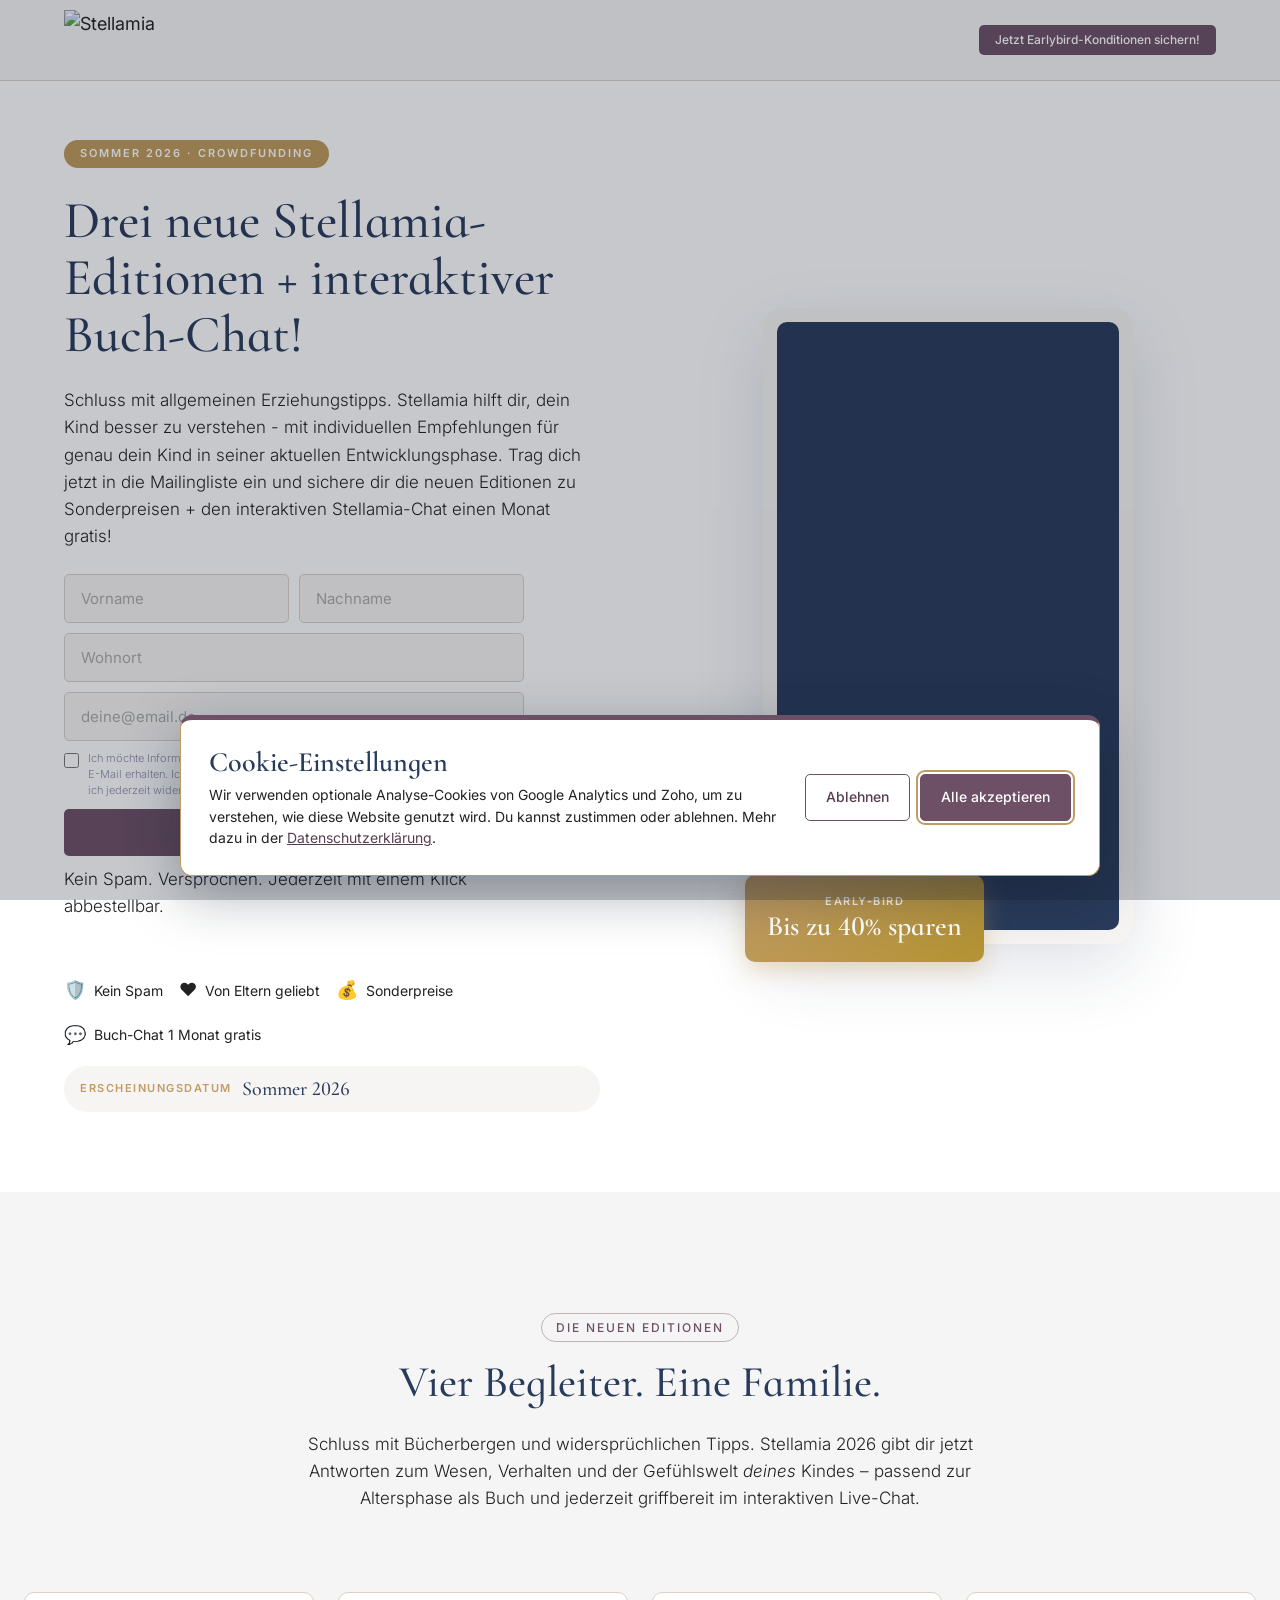
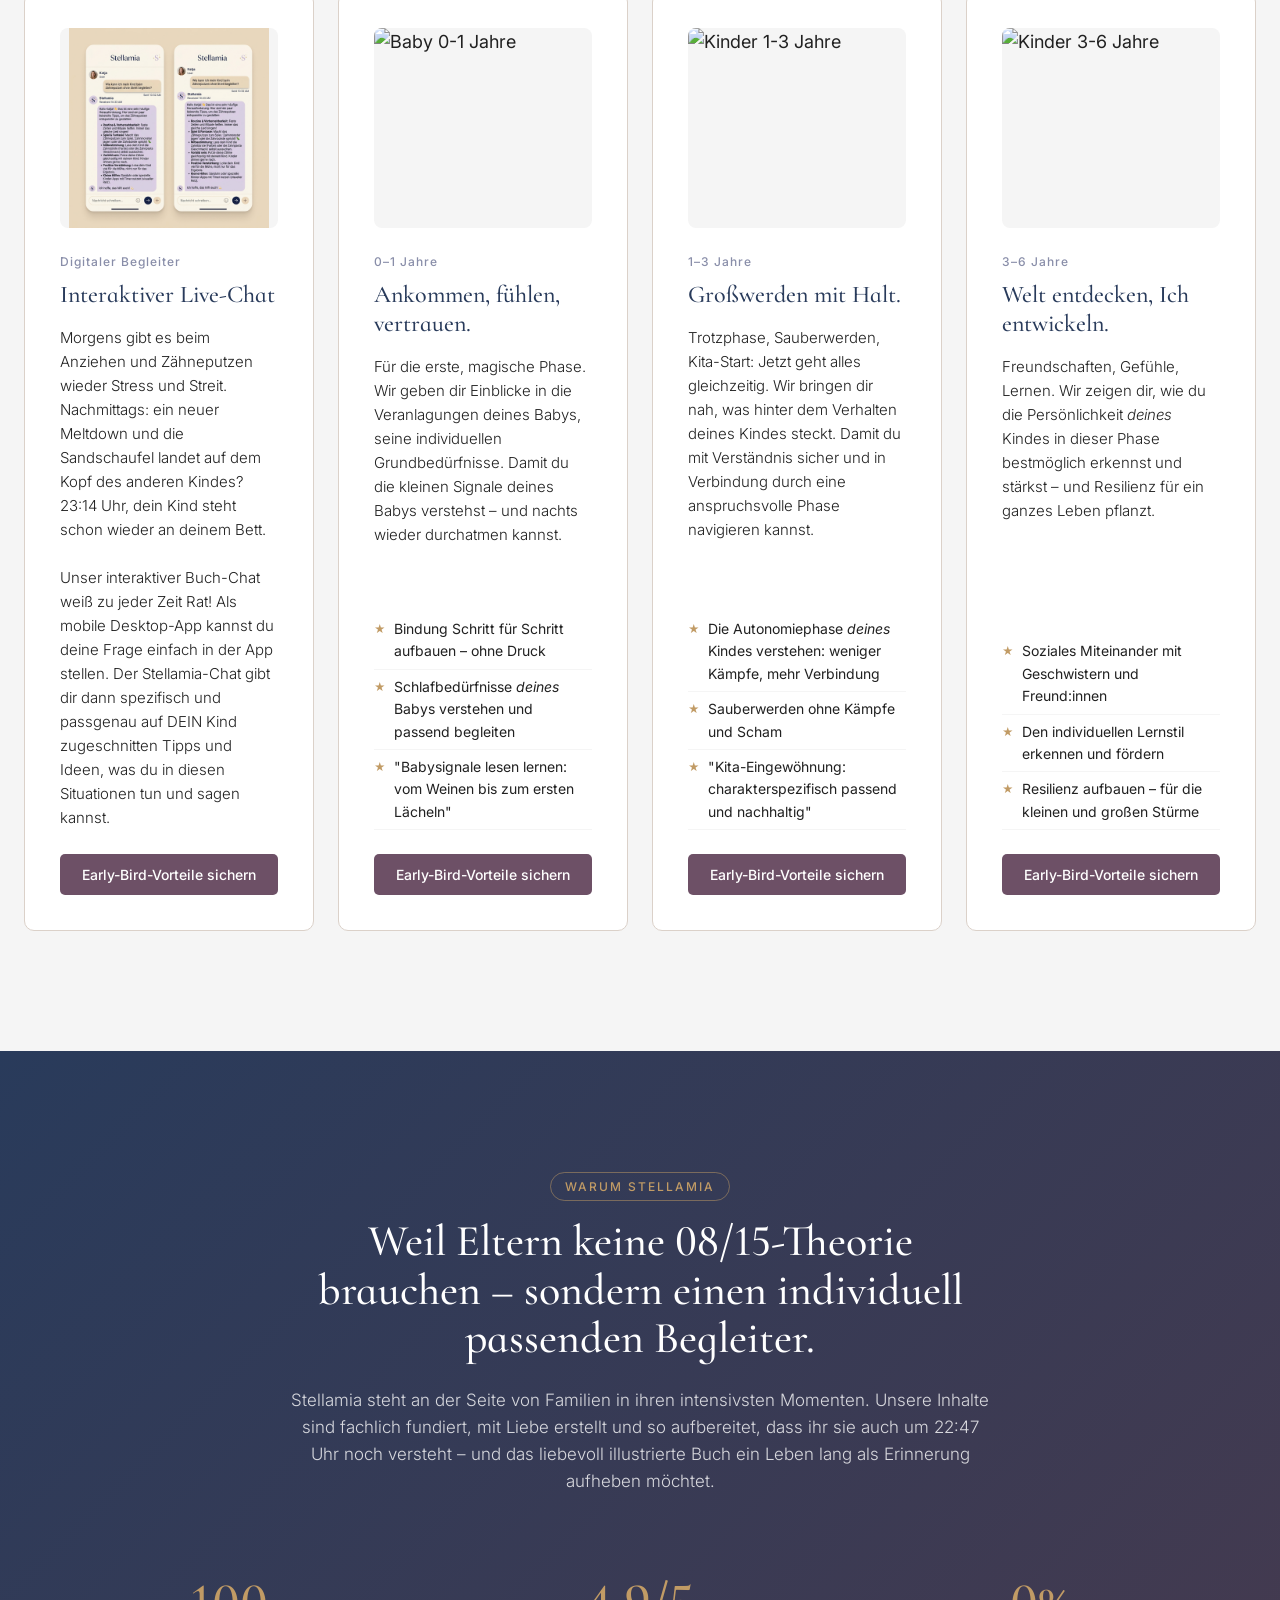
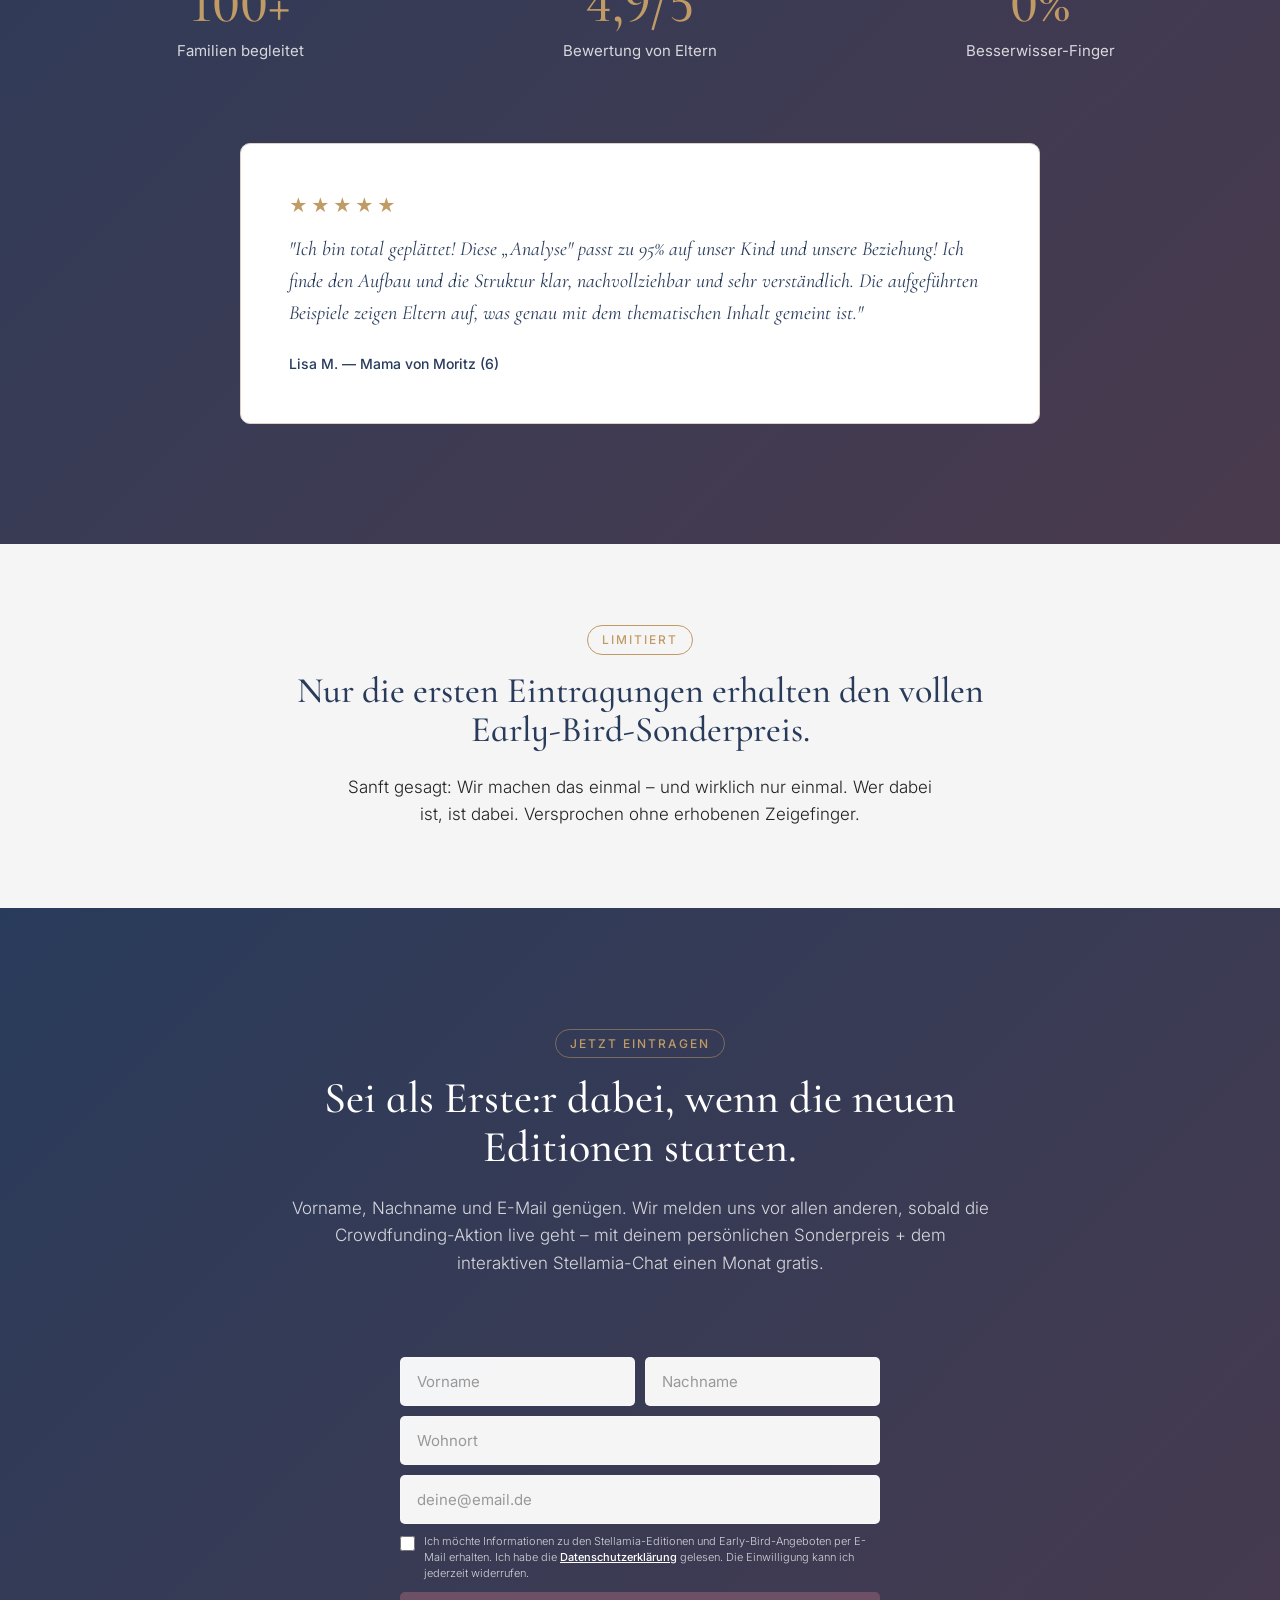
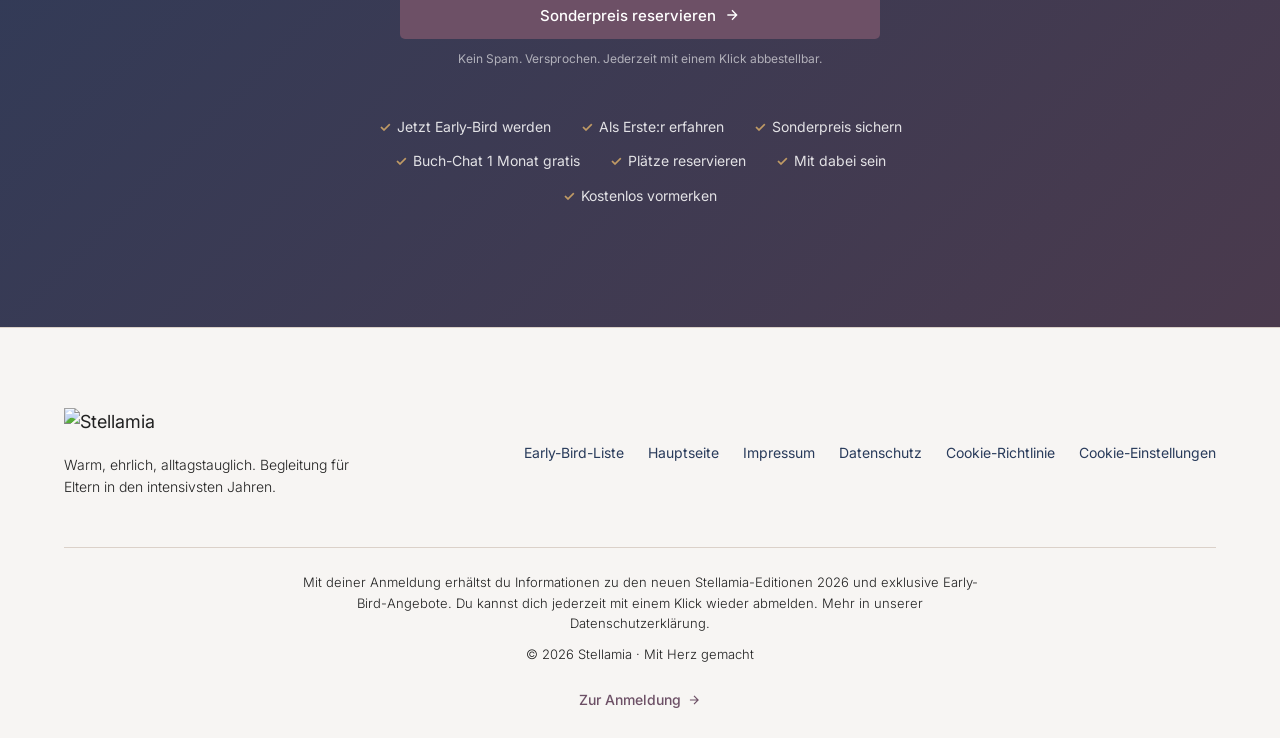
==== commit 506e81cd: "feat: add interactive book chat feature with updated landing page content and grid layout" ====
--- a/index.html
+++ b/index.html
@@ -3,8 +3,8 @@
 <head>
     <meta charset="UTF-8">
     <meta name="viewport" content="width=device-width, initial-scale=1.0">
-    <title>Stellamia 2026: Neue Editionen für Eltern | Early-Bird sichern</title>
-    <meta name="description" content="Entdecke drei neue Stellamia-Editionen für Eltern von Kindern von 0 bis 6 Jahren. Jetzt Early-Bird-Vorteile für den Crowdfunding-Start im Sommer 2026 sichern.">
+    <title>Stellamia 2026: Neue Editionen &amp; Buch-Chat | Early-Bird sichern</title>
+    <meta name="description" content="Entdecke drei neue Stellamia-Editionen &amp; den interaktiven Buch-Chat für Eltern. Jetzt Early-Bird-Vorteile für den Crowdfunding-Start im Sommer 2026 sichern.">
     <meta name="robots" content="index, follow, max-image-preview:large">
     <link rel="canonical" href="https://crowdfunding.stellamia.eu/">
 
@@ -12,16 +12,16 @@
     <meta property="og:locale" content="de_DE">
     <meta property="og:site_name" content="Stellamia">
     <meta property="og:url" content="https://crowdfunding.stellamia.eu/">
-    <meta property="og:title" content="Stellamia 2026: Drei neue Editionen für Eltern">
-    <meta property="og:description" content="Begleitung für Eltern von Kindern von 0 bis 6 Jahren. Sichere dir jetzt deinen Early-Bird-Vorteil für den Crowdfunding-Start im Sommer 2026.">
+    <meta property="og:title" content="Stellamia 2026: Drei neue Editionen &amp; Buch-Chat">
+    <meta property="og:description" content="Begleitung für Eltern &amp; interaktiver Buch-Chat. Sichere dir jetzt deinen Early-Bird-Vorteil für den Crowdfunding-Start im Sommer 2026.">
     <meta property="og:image" content="https://stellamia-crowdfunding.lovable.app/assets/hero-parent-child-CL2Kz7-X.jpg">
     <meta property="og:image:secure_url" content="https://stellamia-crowdfunding.lovable.app/assets/hero-parent-child-CL2Kz7-X.jpg">
     <meta property="og:image:type" content="image/jpeg">
     <meta property="og:image:alt" content="Eltern mit Kind - Stellamia Editionen 2026">
 
     <meta name="twitter:card" content="summary_large_image">
-    <meta name="twitter:title" content="Stellamia 2026: Drei neue Editionen für Eltern">
-    <meta name="twitter:description" content="Jetzt Early-Bird-Vorteile für die neuen Stellamia-Editionen und den Crowdfunding-Start im Sommer 2026 sichern.">
+    <meta name="twitter:title" content="Stellamia 2026: Drei neue Editionen &amp; Buch-Chat">
+    <meta name="twitter:description" content="Jetzt Early-Bird-Vorteile für die neuen Stellamia-Editionen und den interaktiven Buch-Chat sichern.">
     <meta name="twitter:image" content="https://stellamia-crowdfunding.lovable.app/assets/hero-parent-child-CL2Kz7-X.jpg">
     <meta name="twitter:image:alt" content="Eltern mit Kind - Stellamia Editionen 2026">
     
@@ -54,8 +54,8 @@
         <div class="container">
             <div class="hero-content">
                 <span class="hero-tag">Sommer 2026 · Crowdfunding</span>
-                <h1>Drei neue Stellamia-Editionen.</h1>
-                <p>Schluss mit allgemeinen Erziehungstipps. Stellamia hilft dir, dein Kind besser zu verstehen - mit individuellen Empfehlungen für genau dein Kind in seiner aktuellen Entwicklungsphase. Trag dich jetzt in die Mailingliste ein und sichere dir die neuen Editionen zu Sonderpreisen!</p>
+                <h1>Drei neue Stellamia-Editionen + interaktiver Buch-Chat!</h1>
+                <p>Schluss mit allgemeinen Erziehungstipps. Stellamia hilft dir, dein Kind besser zu verstehen - mit individuellen Empfehlungen für genau dein Kind in seiner aktuellen Entwicklungsphase. Trag dich jetzt in die Mailingliste ein und sichere dir die neuen Editionen zu Sonderpreisen + den interaktiven Stellamia-Chat einen Monat gratis!</p>
 
                 <div class="hero-form" id="signup">
                     <form id="webform986923000000751004" name="WebToContacts986923000000751004" class="earlybird-form zoho-webform" action="https://crm.zoho.eu/crm/WebToContactForm" method="POST" accept-charset="UTF-8">
@@ -98,7 +98,11 @@
                     </div>
                     <div class="hero-badge">
                         <span class="hero-badge-icon">💰</span>
-                        Limitierte Sonderpreise
+                        Sonderpreise
+                    </div>
+                    <div class="hero-badge">
+                        <span class="hero-badge-icon">💬</span>
+                        Buch-Chat 1 Monat gratis
                     </div>
                 </div>
 
@@ -111,10 +115,10 @@
             <div class="hero-video" aria-label="Stellamia Video">
                 <div class="hero-video-frame">
                     <iframe
-                        src="https://www.youtube-nocookie.com/embed/bYz_890ehXk?autoplay=1&mute=1&playsinline=1&loop=1&playlist=bYz_890ehXk&rel=0"
+                        src="https://www.youtube-nocookie.com/embed/bYz_890ehXk?playsinline=1&rel=0"
                         title="Stellamia YouTube Short"
                         loading="lazy"
-                        allow="accelerometer; autoplay; clipboard-write; encrypted-media; gyroscope; picture-in-picture; web-share"
+                        allow="accelerometer; clipboard-write; encrypted-media; gyroscope; picture-in-picture; web-share"
                         allowfullscreen></iframe>
                 </div>
                 <div class="hero-side-badge">
@@ -129,14 +133,24 @@
          TRES EDICIONES
          ============================================ -->
     <section class="ediciones-section" id="ediciones">
-        <div class="container">
+        <div class="container-wide">
             <div class="section-header">
                 <span class="section-tag">Die neuen Editionen</span>
-                <h2>Drei Begleiter. Eine Familie.</h2>
-                <p>Schluss mit Bücherbergen und widersprüchlichen Tipps. Stellamia 2026 gibt dir jetzt spezifisch auf die Altersphase deines Kindes abgestimmt Antworten zum Wesen, Verhalten und der dahinterliegende Gefühlswelt <em>deines</em> Kindes.</p>
+                <h2>Vier Begleiter. Eine Familie.</h2>
+                <p>Schluss mit Bücherbergen und widersprüchlichen Tipps. Stellamia 2026 gibt dir jetzt Antworten zum Wesen, Verhalten und der Gefühlswelt <em>deines</em> Kindes – passend zur Altersphase als Buch und jederzeit griffbereit im interaktiven Live-Chat.</p>
             </div>
 
             <div class="ediciones-grid">
+                <!-- Card: Interaktiver Live-Chat -->
+                <div class="edition-card">
+                    <img class="edition-card-image" src="chat-mockup.png" alt="Stellamia Buch-Chat App">
+                    <span class="edition-card-tag">Digitaler Begleiter</span>
+                    <h3>Interaktiver Live-Chat</h3>
+                    <p class="edition-desc">Morgens gibt es beim Anziehen und Zähneputzen wieder Stress und Streit. Nachmittags: ein neuer Meltdown und die Sandschaufel landet auf dem Kopf des anderen Kindes? 23:14 Uhr, dein Kind steht schon wieder an deinem Bett.<br><br>
+                    Unser interaktiver Buch-Chat weiß zu jeder Zeit Rat! Als mobile Desktop-App kannst du deine Frage einfach in der App stellen. Der Stellamia-Chat gibt dir dann spezifisch und passgenau auf DEIN Kind zugeschnitten Tipps und Ideen, was du in diesen Situationen tun und sagen kannst.</p>
+                    <button class="edition-card-cta">Early-Bird-Vorteile sichern</button>
+                </div>
+
                 <!-- Card 1: 0-1 Jahre -->
                 <div class="edition-card">
                     <img class="edition-card-image" src="https://stellamia.eu/wp-content/uploads/2025/09/peuqno.webp" alt="Baby 0-1 Jahre">
@@ -239,7 +253,7 @@
             <div class="section-header">
                 <span class="section-tag">Jetzt eintragen</span>
                 <h2>Sei als Erste:r dabei, wenn die neuen Editionen starten.</h2>
-                <p>Vorname, Nachname und E-Mail genügen. Wir melden uns vor allen anderen, sobald die Crowdfunding-Aktion live geht – mit deinem persönlichen Sonderpreis.</p>
+                <p>Vorname, Nachname und E-Mail genügen. Wir melden uns vor allen anderen, sobald die Crowdfunding-Aktion live geht – mit deinem persönlichen Sonderpreis + dem interaktiven Stellamia-Chat einen Monat gratis.</p>
             </div>
 
             <div class="signup-form">
@@ -276,6 +290,7 @@
                 <li>Jetzt Early-Bird werden</li>
                 <li>Als Erste:r erfahren</li>
                 <li>Sonderpreis sichern</li>
+                <li>Buch-Chat 1 Monat gratis</li>
                 <li>Plätze reservieren</li>
                 <li>Mit dabei sein</li>
                 <li>Kostenlos vormerken</li>
--- a/css/styles.css
+++ b/css/styles.css
@@ -75,6 +75,12 @@
     padding: 0 var(--space-md);
 }
 
+.container-wide {
+    max-width: 1600px;
+    margin: 0 auto;
+    padding: 0 var(--space-md);
+}
+
 /* ============================================
    NAVIGATION
    ============================================ */
@@ -459,8 +465,14 @@
 /* Edition Cards */
 .ediciones-grid {
     display: grid;
-    grid-template-columns: repeat(3, 1fr);
+    grid-template-columns: repeat(4, 1fr);
     gap: var(--space-md);
+}
+
+@media (max-width: 1199px) {
+    .ediciones-grid {
+        grid-template-columns: repeat(2, 1fr);
+    }
 }
 
 .edition-card {
